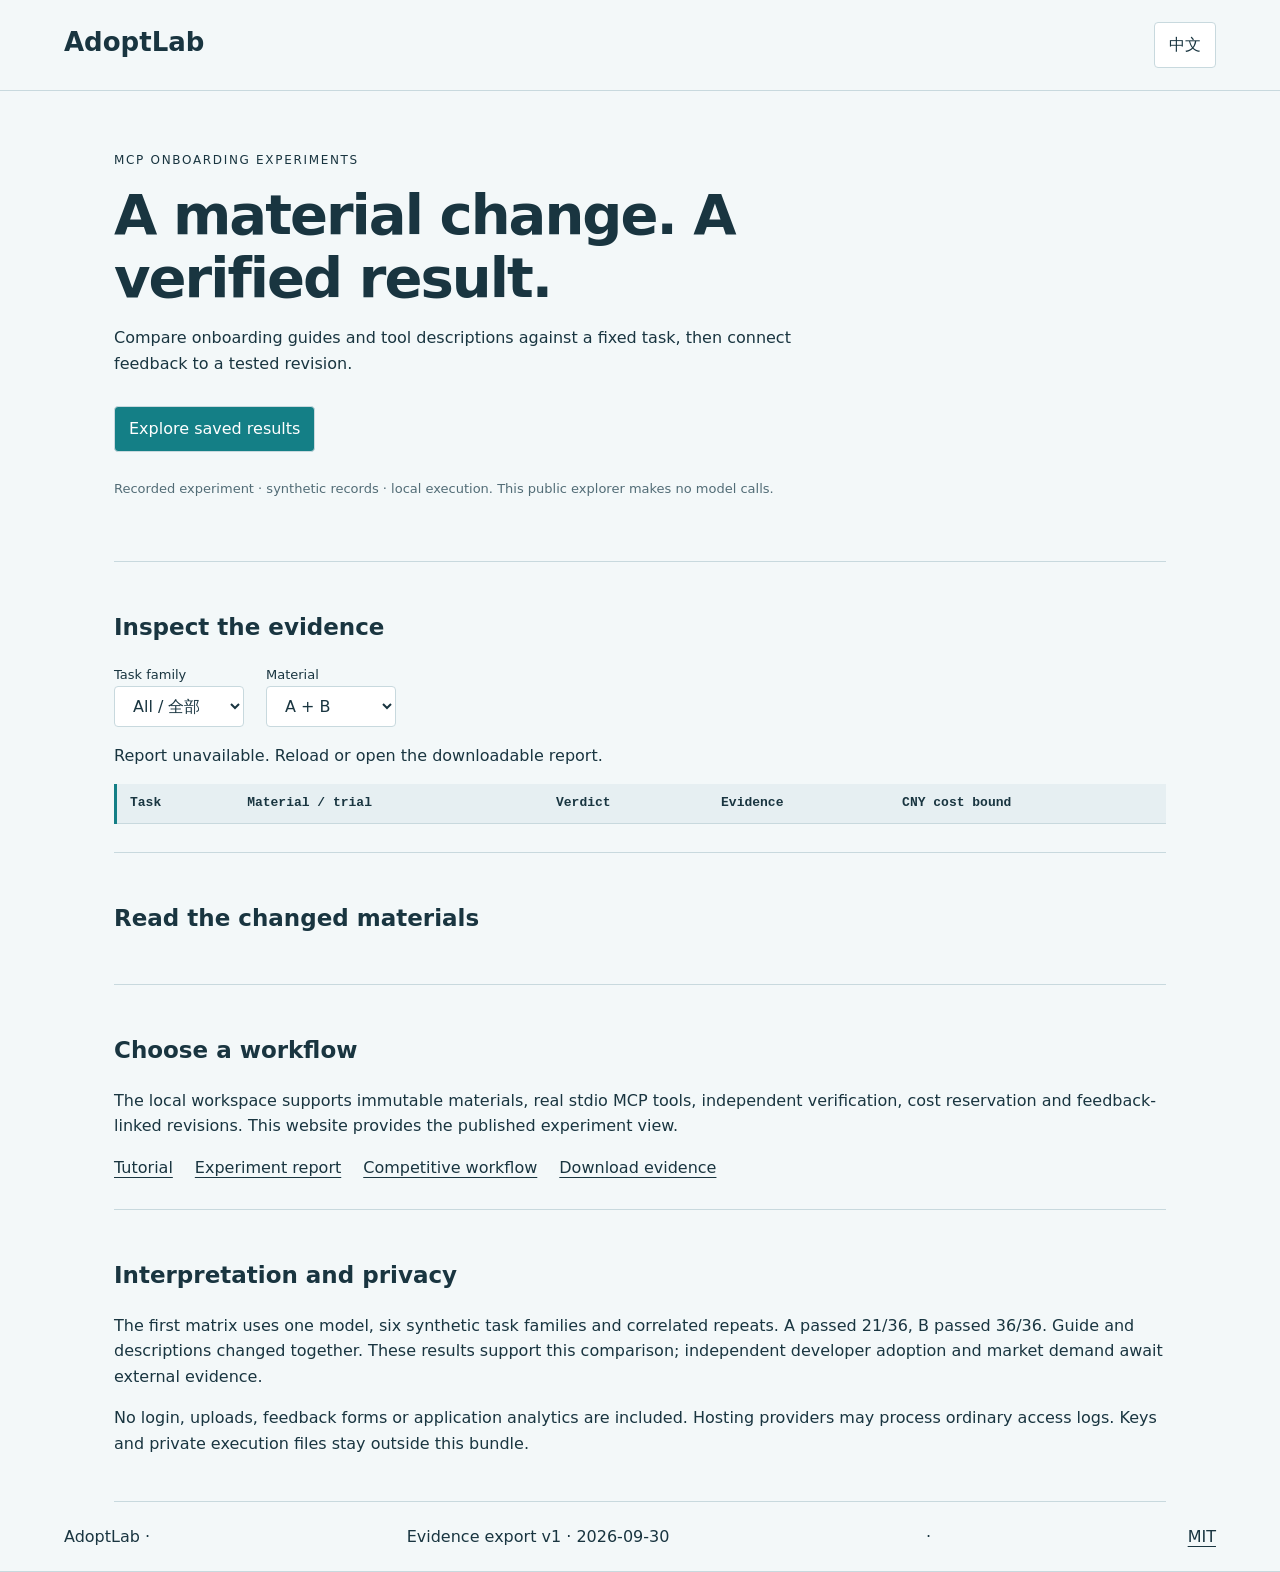
==== public-site/index.html @ 120dbddb "Improve cohort comparisons and onboarding guidance; prepare static publication" ====
<!doctype html>
<html lang="en"><head><meta charset="utf-8"><meta name="viewport" content="width=device-width,initial-scale=1"><meta name="description" content="Explore a recorded MCP onboarding experiment with independent acceptance and material version comparisons."><title>AdoptLab — Onboarding evidence</title><link rel="stylesheet" href="site.css"><script src="site.js" defer></script></head>
<body><header><a href="#" class="brand">AdoptLab</a><button id="language" aria-label="Switch language">中文</button></header><main>
<section class="intro"><p class="eyebrow" data-en="MCP ONBOARDING EXPERIMENTS" data-zh="MCP 接入材料实验">MCP ONBOARDING EXPERIMENTS</p><h1 data-en="A material change. A verified result." data-zh="用验收证据评估接入材料。">A material change. A verified result.</h1><p data-en="Compare onboarding guides and tool descriptions against a fixed task, then connect feedback to a tested revision." data-zh="固定任务与后端，比较指南和工具描述，再把反馈关联到经过复查的修订。">Compare onboarding guides and tool descriptions against a fixed task, then connect feedback to a tested revision.</p><a href="#explore" class="action" data-en="Explore saved results" data-zh="查看已记录结果">Explore saved results</a><p class="note" data-en="Recorded experiment · synthetic records · local execution. This public explorer makes no model calls." data-zh="已记录实验 · 合成样例 · 本地执行。本页面仅浏览保存的结果，不发起模型调用。">Recorded experiment · synthetic records · local execution. This public explorer makes no model calls.</p></section>
<section id="explore"><h2 data-en="Inspect the evidence" data-zh="查看实验依据">Inspect the evidence</h2><div class="filters"><label><span data-en="Task family" data-zh="任务族">Task family</span><select id="family"><option value="all">All / 全部</option></select></label><label><span data-en="Material" data-zh="材料">Material</span><select id="material"><option value="all">A + B</option><option>A</option><option>B</option></select></label></div><p id="summary" aria-live="polite"></p><div class="table-scroll"><table><thead><tr><th data-en="Task" data-zh="任务">Task</th><th data-en="Material / trial" data-zh="材料 / 次数">Material / trial</th><th data-en="Verdict" data-zh="判定">Verdict</th><th data-en="Evidence" data-zh="依据">Evidence</th><th data-en="CNY cost bound" data-zh="人民币费用上界">CNY cost bound</th></tr></thead><tbody id="cases"></tbody></table></div></section>
<section><h2 data-en="Read the changed materials" data-zh="审读材料差异">Read the changed materials</h2><div id="guides"></div></section>
<section><h2 data-en="Choose a workflow" data-zh="选择使用方式">Choose a workflow</h2><p data-en="The local workspace supports immutable materials, real stdio MCP tools, independent verification, cost reservation and feedback-linked revisions. This website provides the published experiment view." data-zh="本地工作台提供不可变材料、真实 stdio MCP、独立验收、费用预留与反馈修订。本网站提供实验浏览入口。">The local workspace supports immutable materials, real stdio MCP tools, independent verification, cost reservation and feedback-linked revisions. This website provides the published experiment view.</p><nav><a href="tutorial.md" data-en="Tutorial" data-zh="教程">Tutorial</a><a href="experiment-results.md" data-en="Experiment report" data-zh="实验报告">Experiment report</a><a href="competitive.md" data-en="Competitive workflow" data-zh="竞品流程">Competitive workflow</a><a href="report.json" download data-en="Download evidence" data-zh="下载证据">Download evidence</a></nav></section>
<section><h2 data-en="Interpretation and privacy" data-zh="解释范围与隐私">Interpretation and privacy</h2><p data-en="The first matrix uses one model, six synthetic task families and correlated repeats. A passed 21/36, B passed 36/36. Guide and descriptions changed together. These results support this comparison; independent developer adoption and market demand await external evidence." data-zh="首批矩阵使用一个模型、六类合成任务与相关重复试验。A 通过 21/36，B 通过 36/36；指南与工具描述一起改变。结果支持当前材料对比，独立开发者采用和市场需求需要外部证据。">The first matrix uses one model, six synthetic task families and correlated repeats. A passed 21/36, B passed 36/36. Guide and descriptions changed together. These results support this comparison; independent developer adoption and market demand await external evidence.</p><p data-en="No login, uploads, feedback forms or application analytics are included. Hosting providers may process ordinary access logs. Keys and private execution files stay outside this bundle." data-zh="页面不含登录、上传、反馈表单和应用埋点。托管平台可能处理常规访问日志。密钥与私有执行文件留在发布包之外。">No login, uploads, feedback forms or application analytics are included. Hosting providers may process ordinary access logs. Keys and private execution files stay outside this bundle.</p></section>
</main><footer>AdoptLab · <span data-en="Evidence export v1 · 2026-09-30" data-zh="证据出口 v1 · 2026-09-30">Evidence export v1 · 2026-09-30</span> · <a href="LICENSE.txt">MIT</a></footer></body></html>
---- public-site/site.css ----
:root{--ink:#193540;--accent:#147f86;--muted:#526c76;--line:#c8d9de;--paper:#f3f8f9;--error:#a13d3d}*{box-sizing:border-box}html{scroll-behavior:smooth}body{margin:0;background:var(--paper);color:var(--ink);font:16px/1.6 system-ui,"Segoe UI",sans-serif}header,footer{display:flex;justify-content:space-between;padding:22px 5vw;border-bottom:1px solid var(--line)}main{max-width:1180px;margin:auto;padding:0 5vw}.brand{font-size:26px;font-weight:800;text-decoration:none}a{color:var(--ink);text-underline-offset:4px}.intro{padding:48px 0}section{padding:28px 0;border-bottom:1px solid var(--line)}h1{font-size:clamp(34px,5vw,56px);line-height:1.12;letter-spacing:-.035em;max-width:780px;margin:14px 0}h2{font-size:23px}.intro>p{max-width:730px}.eyebrow{font-size:12px;letter-spacing:.14em}.note{font-size:13px;color:var(--muted)}button,select,.action{font:inherit;padding:9px 14px;border:1px solid var(--line);border-radius:4px;background:white;color:var(--ink)}.action{display:inline-block;text-decoration:none;background:var(--accent);color:white;margin:14px 0}button{cursor:pointer}.filters{display:flex;gap:22px}label span{display:block;font-size:13px}select{min-width:130px}.table-scroll{overflow:auto;max-height:420px;border-left:3px solid var(--accent)}table{border-collapse:collapse;width:100%;font:13px/1.6 Consolas,monospace}th,td{text-align:left;padding:9px 13px;border-bottom:1px solid var(--line);white-space:nowrap}th{background:#e6eff2;position:sticky;top:0}tr[data-passed="false"]{color:var(--error)}details{padding:12px 0;border-top:1px solid var(--line)}summary{cursor:pointer;font-weight:650}nav{display:flex;gap:22px;flex-wrap:wrap}*:focus-visible{outline:3px solid var(--accent);outline-offset:4px}@media(max-width:600px){.intro{padding:28px 0}.filters{flex-wrap:wrap}header,footer{padding:18px 5vw}h1{font-size:36px}}@media(prefers-reduced-motion:reduce){html{scroll-behavior:auto}}
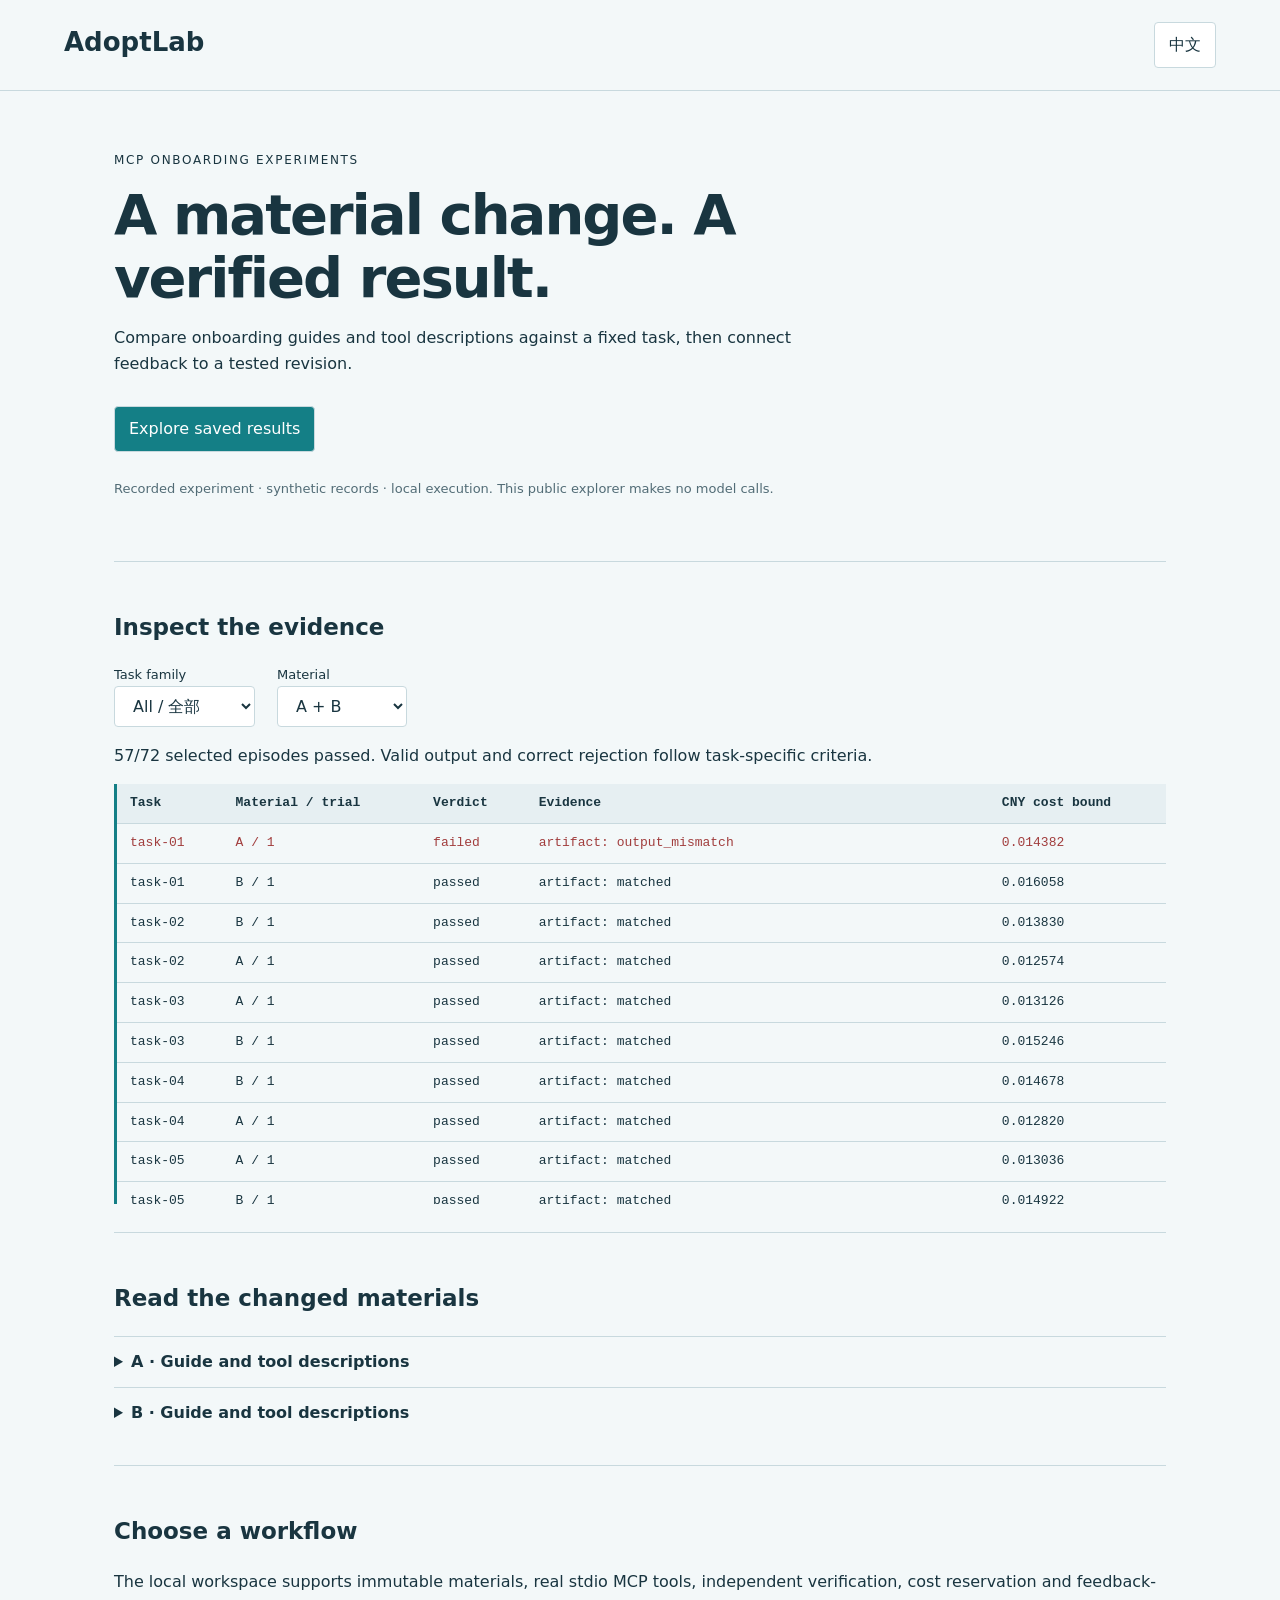
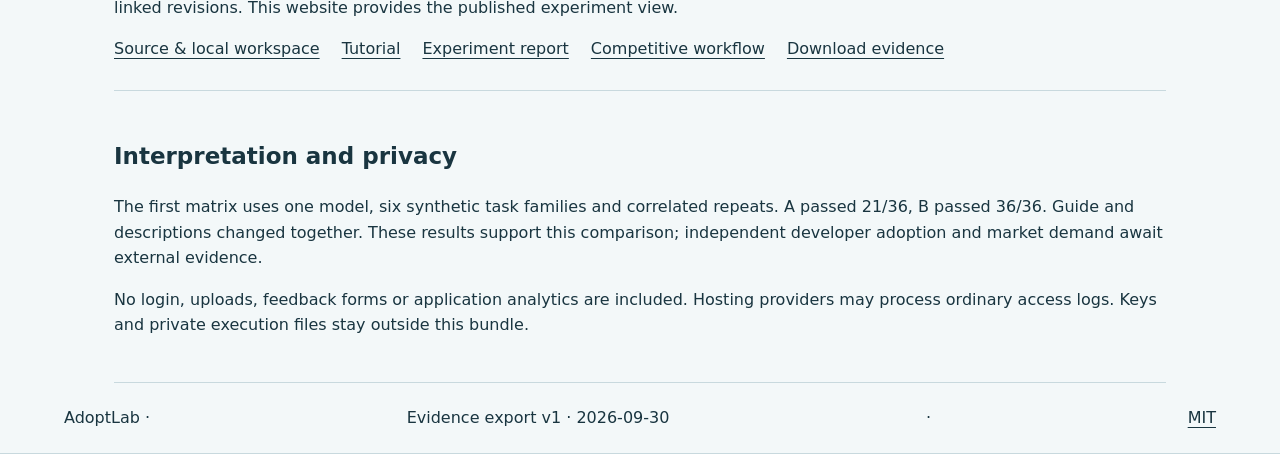
==== commit 9d924302: "Publish site links and document dependency-free Pages builds" ====
--- a/public-site/index.html
+++ b/public-site/index.html
@@ -4,6 +4,6 @@
 <section class="intro"><p class="eyebrow" data-en="MCP ONBOARDING EXPERIMENTS" data-zh="MCP 接入材料实验">MCP ONBOARDING EXPERIMENTS</p><h1 data-en="A material change. A verified result." data-zh="用验收证据评估接入材料。">A material change. A verified result.</h1><p data-en="Compare onboarding guides and tool descriptions against a fixed task, then connect feedback to a tested revision." data-zh="固定任务与后端，比较指南和工具描述，再把反馈关联到经过复查的修订。">Compare onboarding guides and tool descriptions against a fixed task, then connect feedback to a tested revision.</p><a href="#explore" class="action" data-en="Explore saved results" data-zh="查看已记录结果">Explore saved results</a><p class="note" data-en="Recorded experiment · synthetic records · local execution. This public explorer makes no model calls." data-zh="已记录实验 · 合成样例 · 本地执行。本页面仅浏览保存的结果，不发起模型调用。">Recorded experiment · synthetic records · local execution. This public explorer makes no model calls.</p></section>
 <section id="explore"><h2 data-en="Inspect the evidence" data-zh="查看实验依据">Inspect the evidence</h2><div class="filters"><label><span data-en="Task family" data-zh="任务族">Task family</span><select id="family"><option value="all">All / 全部</option></select></label><label><span data-en="Material" data-zh="材料">Material</span><select id="material"><option value="all">A + B</option><option>A</option><option>B</option></select></label></div><p id="summary" aria-live="polite"></p><div class="table-scroll"><table><thead><tr><th data-en="Task" data-zh="任务">Task</th><th data-en="Material / trial" data-zh="材料 / 次数">Material / trial</th><th data-en="Verdict" data-zh="判定">Verdict</th><th data-en="Evidence" data-zh="依据">Evidence</th><th data-en="CNY cost bound" data-zh="人民币费用上界">CNY cost bound</th></tr></thead><tbody id="cases"></tbody></table></div></section>
 <section><h2 data-en="Read the changed materials" data-zh="审读材料差异">Read the changed materials</h2><div id="guides"></div></section>
-<section><h2 data-en="Choose a workflow" data-zh="选择使用方式">Choose a workflow</h2><p data-en="The local workspace supports immutable materials, real stdio MCP tools, independent verification, cost reservation and feedback-linked revisions. This website provides the published experiment view." data-zh="本地工作台提供不可变材料、真实 stdio MCP、独立验收、费用预留与反馈修订。本网站提供实验浏览入口。">The local workspace supports immutable materials, real stdio MCP tools, independent verification, cost reservation and feedback-linked revisions. This website provides the published experiment view.</p><nav><a href="tutorial.md" data-en="Tutorial" data-zh="教程">Tutorial</a><a href="experiment-results.md" data-en="Experiment report" data-zh="实验报告">Experiment report</a><a href="competitive.md" data-en="Competitive workflow" data-zh="竞品流程">Competitive workflow</a><a href="report.json" download data-en="Download evidence" data-zh="下载证据">Download evidence</a></nav></section>
+<section><h2 data-en="Choose a workflow" data-zh="选择使用方式">Choose a workflow</h2><p data-en="The local workspace supports immutable materials, real stdio MCP tools, independent verification, cost reservation and feedback-linked revisions. This website provides the published experiment view." data-zh="本地工作台提供不可变材料、真实 stdio MCP、独立验收、费用预留与反馈修订。本网站提供实验浏览入口。">The local workspace supports immutable materials, real stdio MCP tools, independent verification, cost reservation and feedback-linked revisions. This website provides the published experiment view.</p><nav><a href="https://github.com/Oscar-Williams/adoptlab" data-en="Source & local workspace" data-zh="源码与本地工作台">Source & local workspace</a><a href="tutorial.md" data-en="Tutorial" data-zh="教程">Tutorial</a><a href="experiment-results.md" data-en="Experiment report" data-zh="实验报告">Experiment report</a><a href="competitive.md" data-en="Competitive workflow" data-zh="竞品流程">Competitive workflow</a><a href="report.json" download data-en="Download evidence" data-zh="下载证据">Download evidence</a></nav></section>
 <section><h2 data-en="Interpretation and privacy" data-zh="解释范围与隐私">Interpretation and privacy</h2><p data-en="The first matrix uses one model, six synthetic task families and correlated repeats. A passed 21/36, B passed 36/36. Guide and descriptions changed together. These results support this comparison; independent developer adoption and market demand await external evidence." data-zh="首批矩阵使用一个模型、六类合成任务与相关重复试验。A 通过 21/36，B 通过 36/36；指南与工具描述一起改变。结果支持当前材料对比，独立开发者采用和市场需求需要外部证据。">The first matrix uses one model, six synthetic task families and correlated repeats. A passed 21/36, B passed 36/36. Guide and descriptions changed together. These results support this comparison; independent developer adoption and market demand await external evidence.</p><p data-en="No login, uploads, feedback forms or application analytics are included. Hosting providers may process ordinary access logs. Keys and private execution files stay outside this bundle." data-zh="页面不含登录、上传、反馈表单和应用埋点。托管平台可能处理常规访问日志。密钥与私有执行文件留在发布包之外。">No login, uploads, feedback forms or application analytics are included. Hosting providers may process ordinary access logs. Keys and private execution files stay outside this bundle.</p></section>
 </main><footer>AdoptLab · <span data-en="Evidence export v1 · 2026-09-30" data-zh="证据出口 v1 · 2026-09-30">Evidence export v1 · 2026-09-30</span> · <a href="LICENSE.txt">MIT</a></footer></body></html>
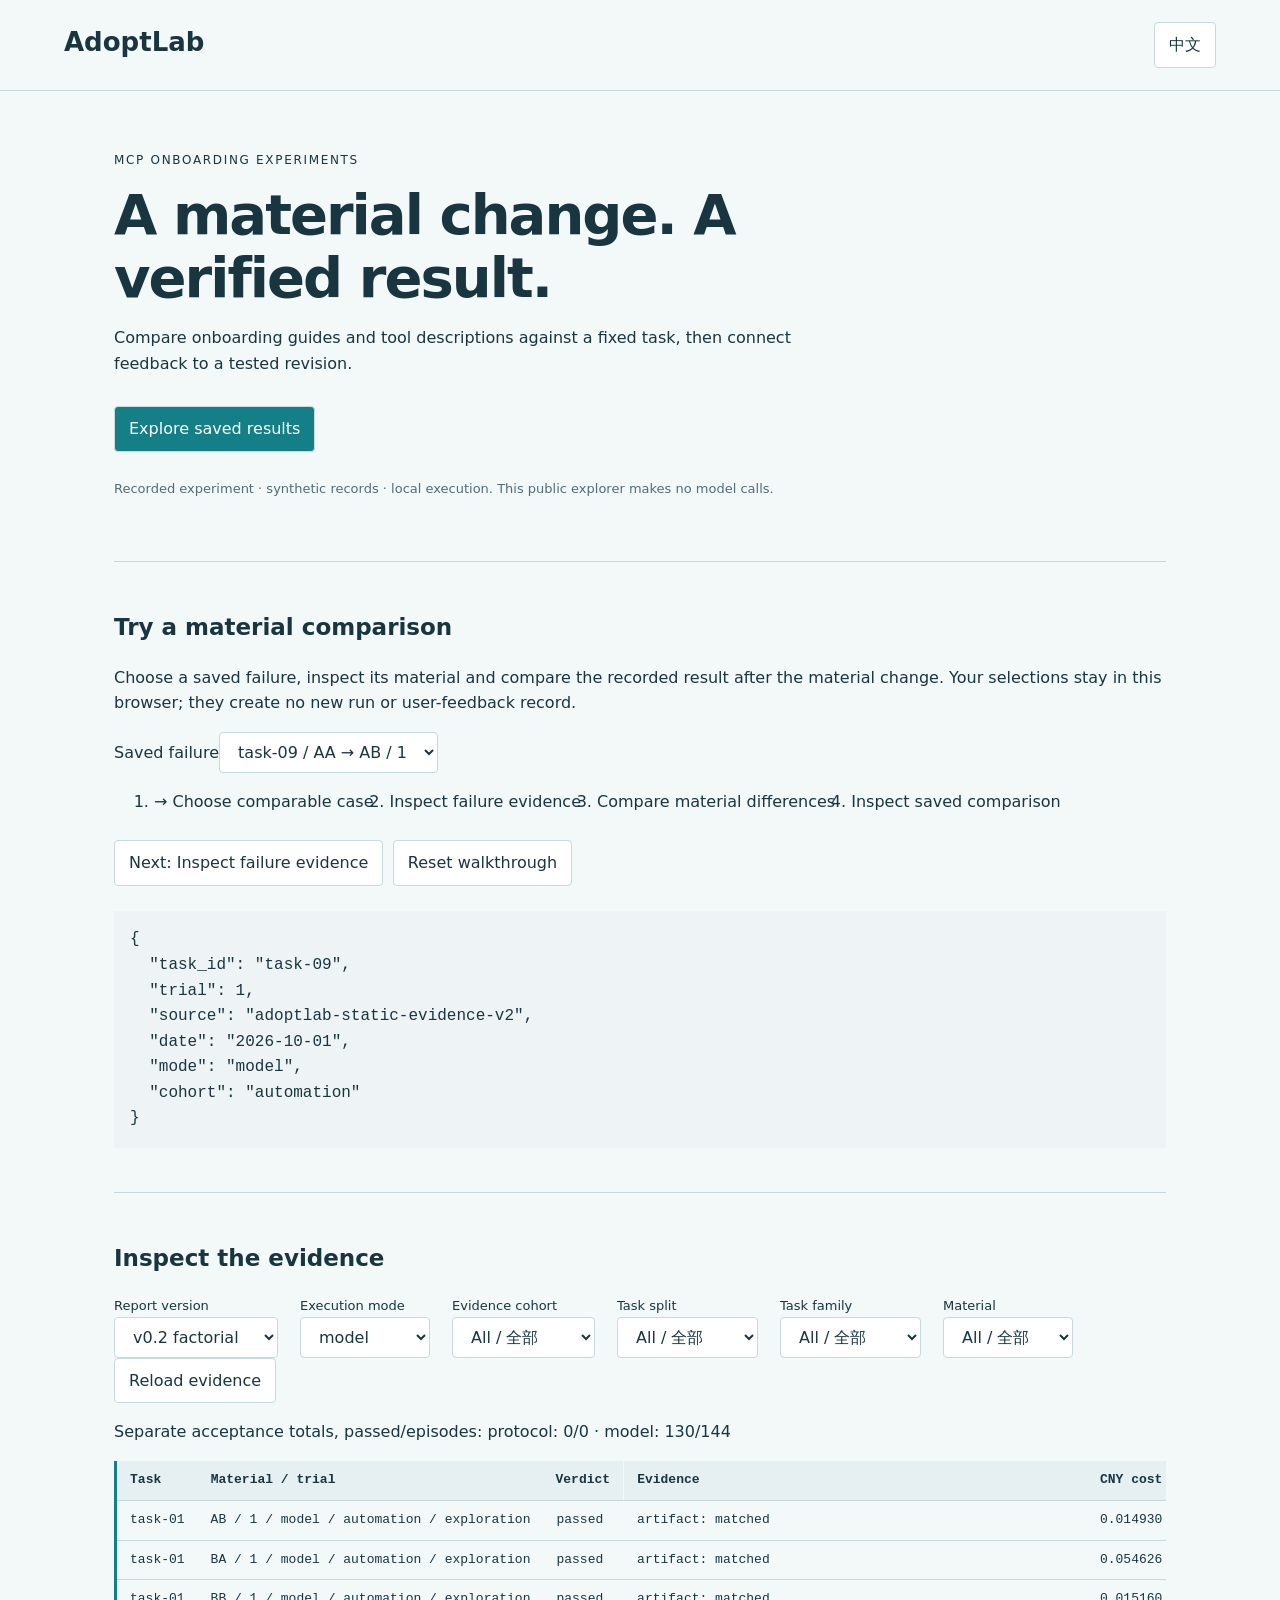
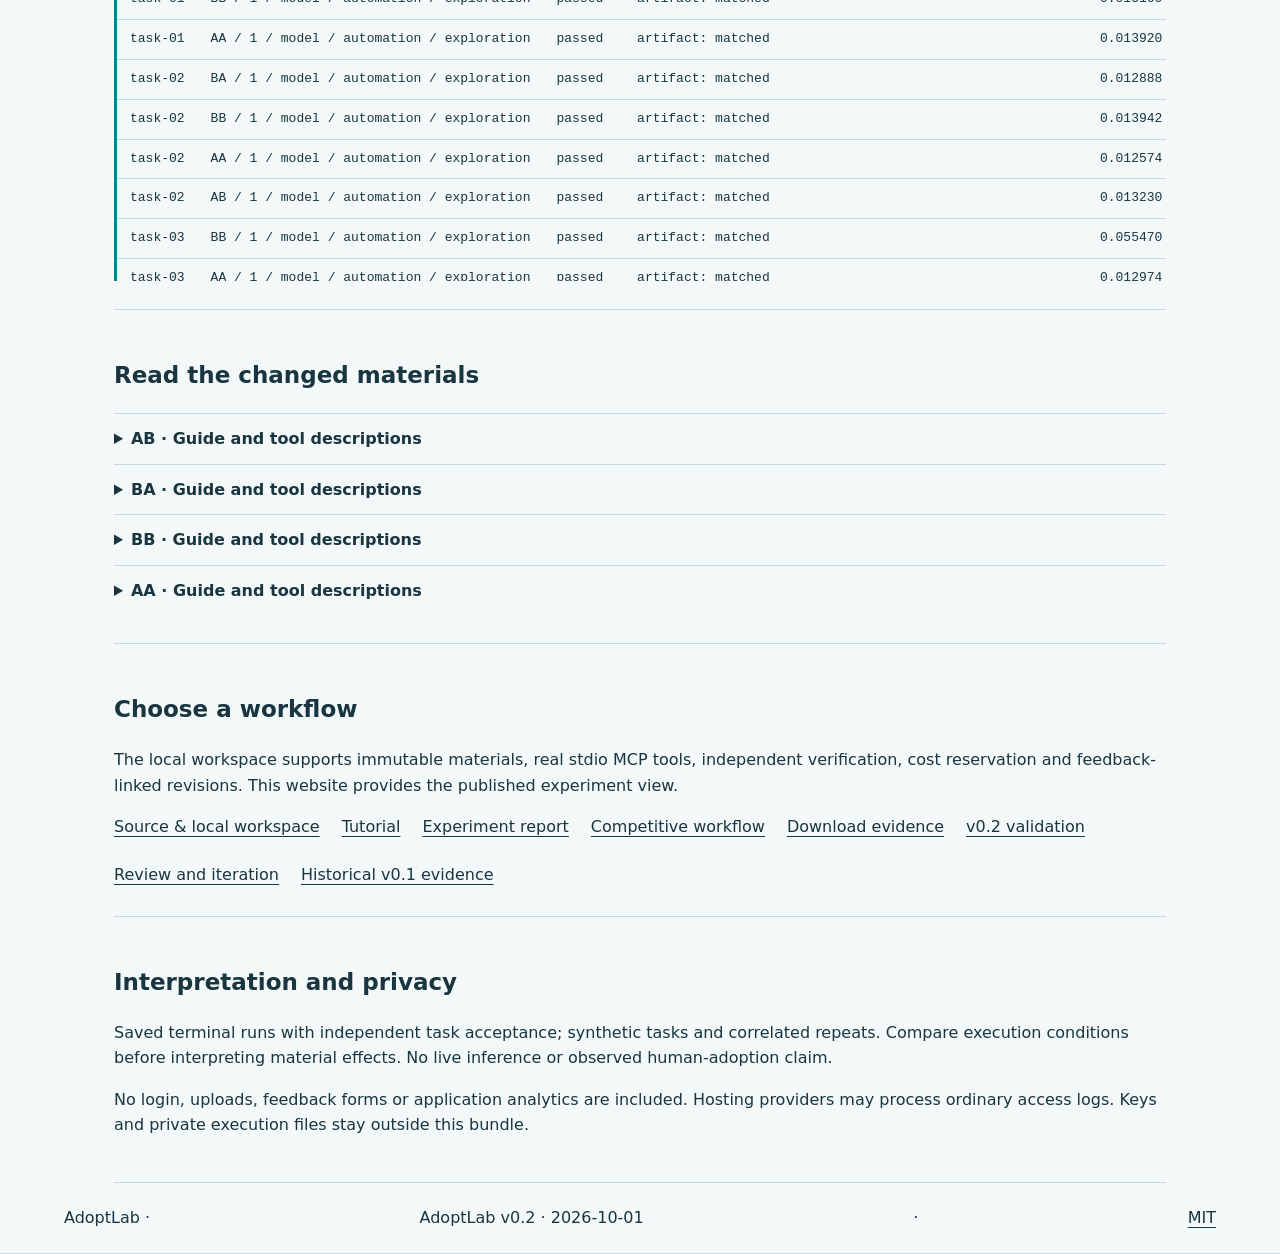
==== commit 65c7c743: "Release v0.2 MCP task packages, verified revisions and factorial evidence" ====
--- a/public-site/index.html
+++ b/public-site/index.html
@@ -2,8 +2,8 @@
 <html lang="en"><head><meta charset="utf-8"><meta name="viewport" content="width=device-width,initial-scale=1"><meta name="description" content="Explore a recorded MCP onboarding experiment with independent acceptance and material version comparisons."><title>AdoptLab — Onboarding evidence</title><link rel="stylesheet" href="site.css"><script src="site.js" defer></script></head>
 <body><header><a href="#" class="brand">AdoptLab</a><button id="language" aria-label="Switch language">中文</button></header><main>
 <section class="intro"><p class="eyebrow" data-en="MCP ONBOARDING EXPERIMENTS" data-zh="MCP 接入材料实验">MCP ONBOARDING EXPERIMENTS</p><h1 data-en="A material change. A verified result." data-zh="用验收证据评估接入材料。">A material change. A verified result.</h1><p data-en="Compare onboarding guides and tool descriptions against a fixed task, then connect feedback to a tested revision." data-zh="固定任务与后端，比较指南和工具描述，再把反馈关联到经过复查的修订。">Compare onboarding guides and tool descriptions against a fixed task, then connect feedback to a tested revision.</p><a href="#explore" class="action" data-en="Explore saved results" data-zh="查看已记录结果">Explore saved results</a><p class="note" data-en="Recorded experiment · synthetic records · local execution. This public explorer makes no model calls." data-zh="已记录实验 · 合成样例 · 本地执行。本页面仅浏览保存的结果，不发起模型调用。">Recorded experiment · synthetic records · local execution. This public explorer makes no model calls.</p></section>
-<section id="explore"><h2 data-en="Inspect the evidence" data-zh="查看实验依据">Inspect the evidence</h2><div class="filters"><label><span data-en="Task family" data-zh="任务族">Task family</span><select id="family"><option value="all">All / 全部</option></select></label><label><span data-en="Material" data-zh="材料">Material</span><select id="material"><option value="all">A + B</option><option>A</option><option>B</option></select></label></div><p id="summary" aria-live="polite"></p><div class="table-scroll"><table><thead><tr><th data-en="Task" data-zh="任务">Task</th><th data-en="Material / trial" data-zh="材料 / 次数">Material / trial</th><th data-en="Verdict" data-zh="判定">Verdict</th><th data-en="Evidence" data-zh="依据">Evidence</th><th data-en="CNY cost bound" data-zh="人民币费用上界">CNY cost bound</th></tr></thead><tbody id="cases"></tbody></table></div></section>
+<section id="walkthrough"><h2 data-en="Try a material comparison" data-zh="体验材料对照">Try a material comparison</h2><p data-en="Choose a saved failure, inspect its material and compare the recorded result after the material change. Your selections stay in this browser; they create no new run or user-feedback record." data-zh="选择已保存的失败，查看材料，再比较改动后的实测结果。选择仅保留在浏览器，不创建新执行或用户反馈记录。">Choose a saved failure, inspect its material and compare the recorded result after the material change. Your selections stay in this browser; they create no new run or user-feedback record.</p><label for="demo-case" data-en="Saved failure" data-zh="已保存的失败">Saved failure</label><select id="demo-case"></select><ol id="demo-steps"></ol><button id="demo-next" data-en="Next: inspect evidence" data-zh="下一步：查看证据">Next: inspect evidence</button><button id="demo-reset" data-en="Reset walkthrough" data-zh="重置体验">Reset walkthrough</button><pre id="demo-evidence" tabindex="0" aria-live="polite"></pre></section><section id="explore"><h2 data-en="Inspect the evidence" data-zh="查看实验依据">Inspect the evidence</h2><div class="filters"><label><span data-en="Report version" data-zh="报告版本">Report version</span><select id="version"><option value="report.json">v0.2 factorial</option><option value="report-v1.json">v0.1 historical</option></select></label><label><span data-en="Execution mode" data-zh="执行类型">Execution mode</span><select id="mode"></select></label><label><span data-en="Evidence cohort" data-zh="证据分组">Evidence cohort</span><select id="cohort"></select></label><label><span data-en="Task split" data-zh="任务划分">Task split</span><select id="split"></select></label><label><span data-en="Task family" data-zh="任务族">Task family</span><select id="family"><option value="all">All / 全部</option></select></label><label><span data-en="Material" data-zh="材料">Material</span><select id="material"><option value="all">A + B</option><option>A</option><option>B</option></select></label></div><button id="retry-report" data-en="Reload evidence" data-zh="重新加载证据">Reload evidence</button><p id="summary" aria-live="polite"></p><div class="table-scroll"><table><thead><tr><th data-en="Task" data-zh="任务">Task</th><th data-en="Material / trial" data-zh="材料 / 次数">Material / trial</th><th data-en="Verdict" data-zh="判定">Verdict</th><th data-en="Evidence" data-zh="依据">Evidence</th><th data-en="CNY cost bound" data-zh="人民币费用上界">CNY cost bound</th></tr></thead><tbody id="cases"></tbody></table></div></section>
 <section><h2 data-en="Read the changed materials" data-zh="审读材料差异">Read the changed materials</h2><div id="guides"></div></section>
-<section><h2 data-en="Choose a workflow" data-zh="选择使用方式">Choose a workflow</h2><p data-en="The local workspace supports immutable materials, real stdio MCP tools, independent verification, cost reservation and feedback-linked revisions. This website provides the published experiment view." data-zh="本地工作台提供不可变材料、真实 stdio MCP、独立验收、费用预留与反馈修订。本网站提供实验浏览入口。">The local workspace supports immutable materials, real stdio MCP tools, independent verification, cost reservation and feedback-linked revisions. This website provides the published experiment view.</p><nav><a href="https://github.com/Oscar-Williams/adoptlab" data-en="Source & local workspace" data-zh="源码与本地工作台">Source & local workspace</a><a href="tutorial.md" data-en="Tutorial" data-zh="教程">Tutorial</a><a href="experiment-results.md" data-en="Experiment report" data-zh="实验报告">Experiment report</a><a href="competitive.md" data-en="Competitive workflow" data-zh="竞品流程">Competitive workflow</a><a href="report.json" download data-en="Download evidence" data-zh="下载证据">Download evidence</a></nav></section>
-<section><h2 data-en="Interpretation and privacy" data-zh="解释范围与隐私">Interpretation and privacy</h2><p data-en="The first matrix uses one model, six synthetic task families and correlated repeats. A passed 21/36, B passed 36/36. Guide and descriptions changed together. These results support this comparison; independent developer adoption and market demand await external evidence." data-zh="首批矩阵使用一个模型、六类合成任务与相关重复试验。A 通过 21/36，B 通过 36/36；指南与工具描述一起改变。结果支持当前材料对比，独立开发者采用和市场需求需要外部证据。">The first matrix uses one model, six synthetic task families and correlated repeats. A passed 21/36, B passed 36/36. Guide and descriptions changed together. These results support this comparison; independent developer adoption and market demand await external evidence.</p><p data-en="No login, uploads, feedback forms or application analytics are included. Hosting providers may process ordinary access logs. Keys and private execution files stay outside this bundle." data-zh="页面不含登录、上传、反馈表单和应用埋点。托管平台可能处理常规访问日志。密钥与私有执行文件留在发布包之外。">No login, uploads, feedback forms or application analytics are included. Hosting providers may process ordinary access logs. Keys and private execution files stay outside this bundle.</p></section>
-</main><footer>AdoptLab · <span data-en="Evidence export v1 · 2026-09-30" data-zh="证据出口 v1 · 2026-09-30">Evidence export v1 · 2026-09-30</span> · <a href="LICENSE.txt">MIT</a></footer></body></html>
+<section><h2 data-en="Choose a workflow" data-zh="选择使用方式">Choose a workflow</h2><p data-en="The local workspace supports immutable materials, real stdio MCP tools, independent verification, cost reservation and feedback-linked revisions. This website provides the published experiment view." data-zh="本地工作台提供不可变材料、真实 stdio MCP、独立验收、费用预留与反馈修订。本网站提供实验浏览入口。">The local workspace supports immutable materials, real stdio MCP tools, independent verification, cost reservation and feedback-linked revisions. This website provides the published experiment view.</p><nav><a href="https://github.com/Oscar-Williams/adoptlab" data-en="Source & local workspace" data-zh="源码与本地工作台">Source & local workspace</a><a href="tutorial.md" data-en="Tutorial" data-zh="教程">Tutorial</a><a href="experiment-results.md" data-en="Experiment report" data-zh="实验报告">Experiment report</a><a href="competitive.md" data-en="Competitive workflow" data-zh="竞品流程">Competitive workflow</a><a href="report.json" download data-en="Download evidence" data-zh="下载证据">Download evidence</a><a href="v02-validation.md" data-en="v0.2 validation" data-zh="v0.2 验证">v0.2 validation</a><a href="review-results.md" data-en="Review and iteration" data-zh="评审与迭代">Review and iteration</a><a href="report-v1.json" download data-en="Historical v0.1 evidence" data-zh="v0.1 历史证据">Historical v0.1 evidence</a></nav></section>
+<section><h2 data-en="Interpretation and privacy" data-zh="解释范围与隐私">Interpretation and privacy</h2><p id="report-limits">Synthetic task evidence; correlated repeats and a small task catalog limit interpretation. Observed human participants: 0.</p><p data-en="No login, uploads, feedback forms or application analytics are included. Hosting providers may process ordinary access logs. Keys and private execution files stay outside this bundle." data-zh="页面不含登录、上传、反馈表单和应用埋点。托管平台可能处理常规访问日志。密钥与私有执行文件留在发布包之外。">No login, uploads, feedback forms or application analytics are included. Hosting providers may process ordinary access logs. Keys and private execution files stay outside this bundle.</p></section>
+</main><footer>AdoptLab · <span data-en="AdoptLab v0.2 · 2026-10-01" data-zh="AdoptLab v0.2 · 2026-10-01">AdoptLab v0.2 · 2026-10-01</span> · <a href="LICENSE.txt">MIT</a></footer></body></html>
--- a/public-site/site.css
+++ b/public-site/site.css
@@ -1 +1,3 @@
 :root{--ink:#193540;--accent:#147f86;--muted:#526c76;--line:#c8d9de;--paper:#f3f8f9;--error:#a13d3d}*{box-sizing:border-box}html{scroll-behavior:smooth}body{margin:0;background:var(--paper);color:var(--ink);font:16px/1.6 system-ui,"Segoe UI",sans-serif}header,footer{display:flex;justify-content:space-between;padding:22px 5vw;border-bottom:1px solid var(--line)}main{max-width:1180px;margin:auto;padding:0 5vw}.brand{font-size:26px;font-weight:800;text-decoration:none}a{color:var(--ink);text-underline-offset:4px}.intro{padding:48px 0}section{padding:28px 0;border-bottom:1px solid var(--line)}h1{font-size:clamp(34px,5vw,56px);line-height:1.12;letter-spacing:-.035em;max-width:780px;margin:14px 0}h2{font-size:23px}.intro>p{max-width:730px}.eyebrow{font-size:12px;letter-spacing:.14em}.note{font-size:13px;color:var(--muted)}button,select,.action{font:inherit;padding:9px 14px;border:1px solid var(--line);border-radius:4px;background:white;color:var(--ink)}.action{display:inline-block;text-decoration:none;background:var(--accent);color:white;margin:14px 0}button{cursor:pointer}.filters{display:flex;gap:22px}label span{display:block;font-size:13px}select{min-width:130px}.table-scroll{overflow:auto;max-height:420px;border-left:3px solid var(--accent)}table{border-collapse:collapse;width:100%;font:13px/1.6 Consolas,monospace}th,td{text-align:left;padding:9px 13px;border-bottom:1px solid var(--line);white-space:nowrap}th{background:#e6eff2;position:sticky;top:0}tr[data-passed="false"]{color:var(--error)}details{padding:12px 0;border-top:1px solid var(--line)}summary{cursor:pointer;font-weight:650}nav{display:flex;gap:22px;flex-wrap:wrap}*:focus-visible{outline:3px solid var(--accent);outline-offset:4px}@media(max-width:600px){.intro{padding:28px 0}.filters{flex-wrap:wrap}header,footer{padding:18px 5vw}h1{font-size:36px}}@media(prefers-reduced-motion:reduce){html{scroll-behavior:auto}}
+pre{white-space:pre-wrap;overflow:auto;overflow-wrap:anywhere;max-width:100%}#demo-steps{display:flex;gap:1rem;flex-wrap:wrap}#demo-evidence{padding:1rem;background:#eef3f5}#walkthrough button{margin:.6rem .6rem .6rem 0}
+.filters{flex-wrap:wrap}
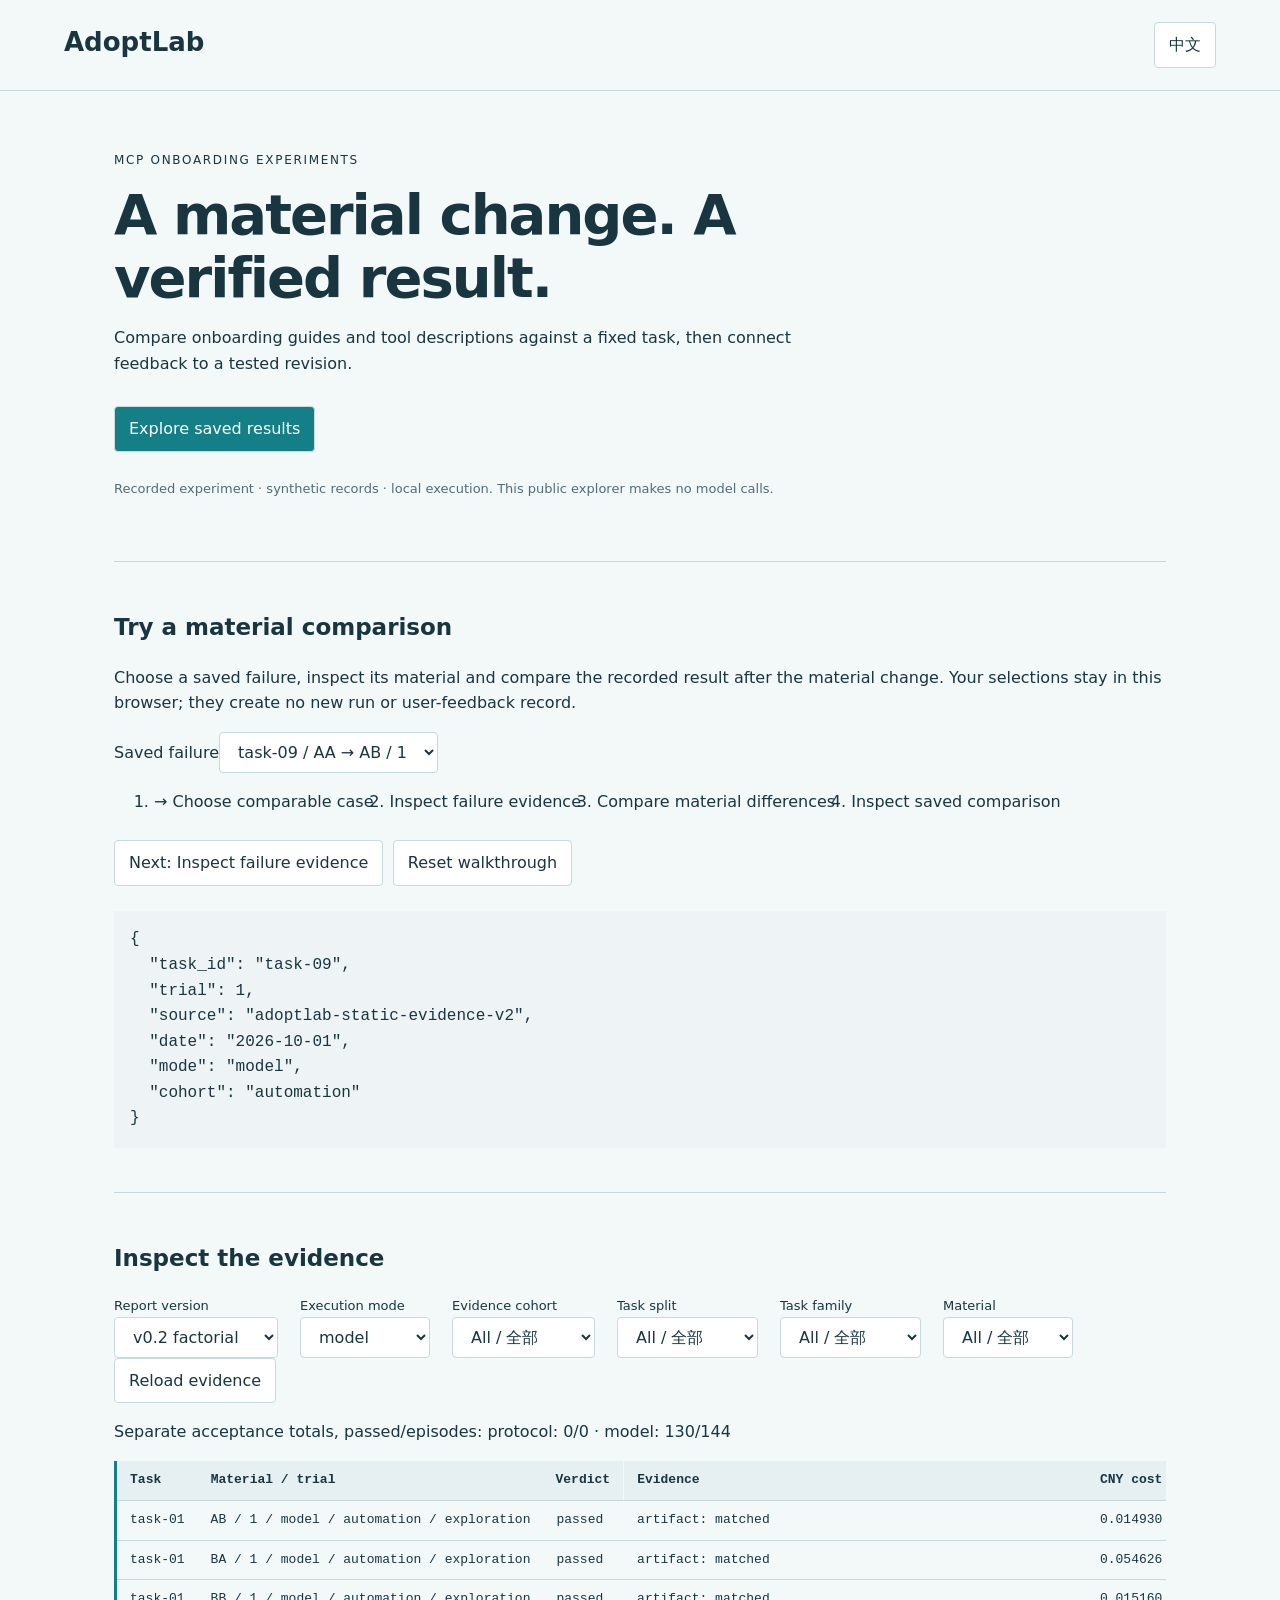
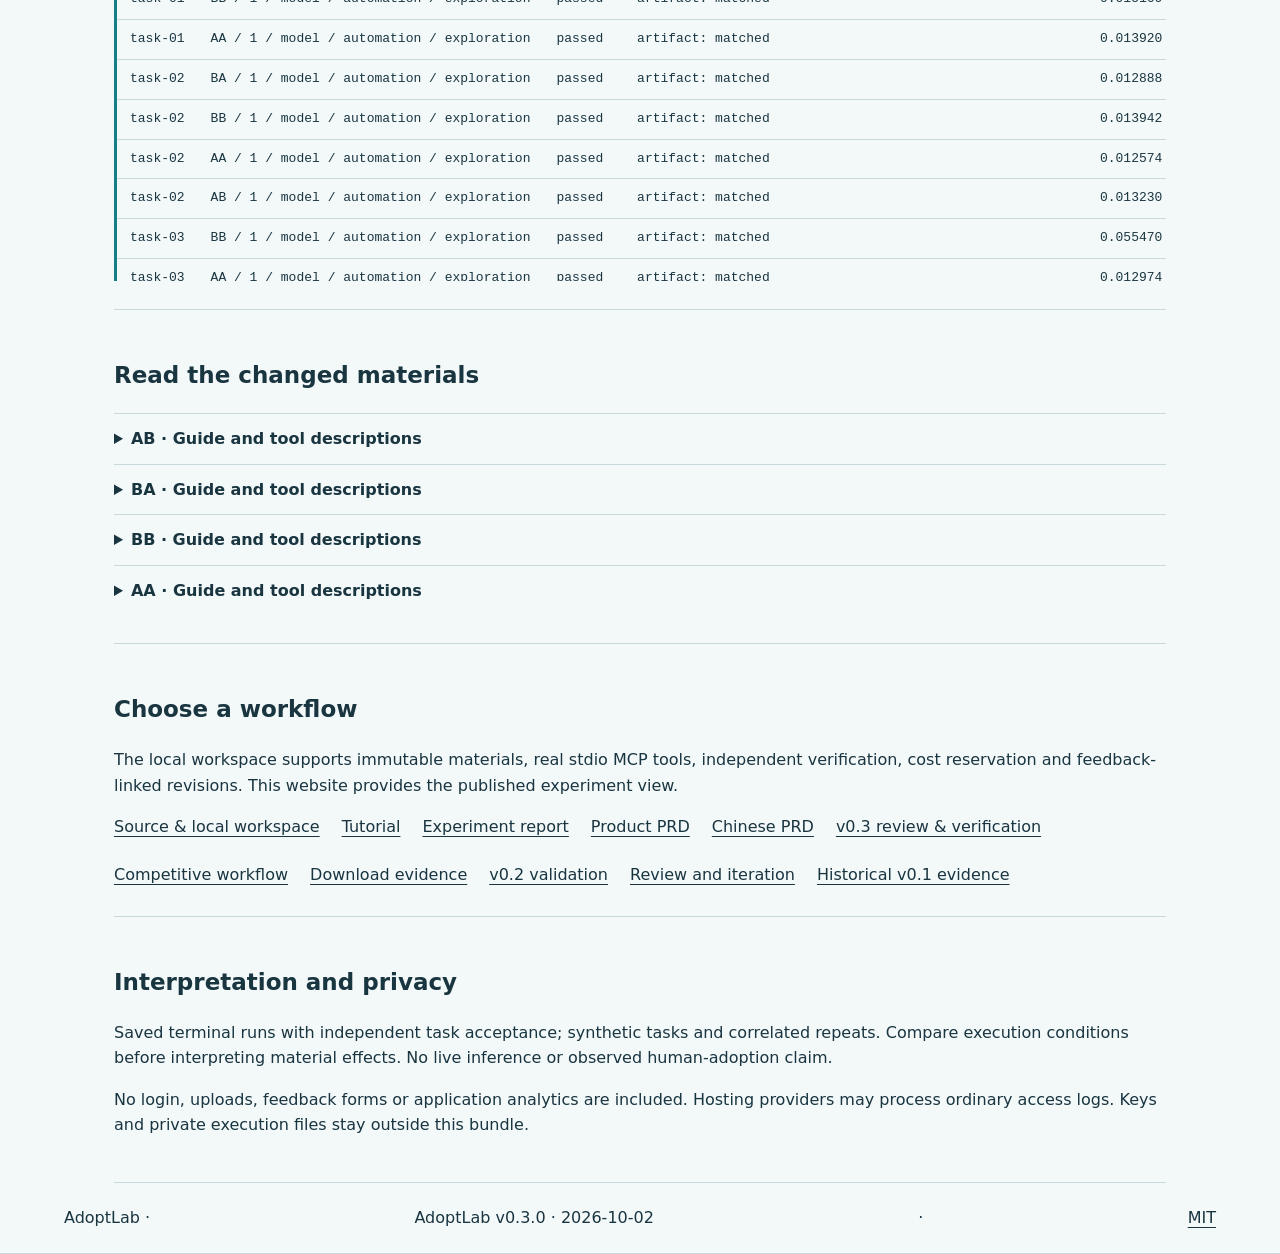
==== commit f5c610bb: "Add verified first-task onboarding and product revision evidence" ====
--- a/public-site/index.html
+++ b/public-site/index.html
@@ -4,6 +4,6 @@
 <section class="intro"><p class="eyebrow" data-en="MCP ONBOARDING EXPERIMENTS" data-zh="MCP 接入材料实验">MCP ONBOARDING EXPERIMENTS</p><h1 data-en="A material change. A verified result." data-zh="用验收证据评估接入材料。">A material change. A verified result.</h1><p data-en="Compare onboarding guides and tool descriptions against a fixed task, then connect feedback to a tested revision." data-zh="固定任务与后端，比较指南和工具描述，再把反馈关联到经过复查的修订。">Compare onboarding guides and tool descriptions against a fixed task, then connect feedback to a tested revision.</p><a href="#explore" class="action" data-en="Explore saved results" data-zh="查看已记录结果">Explore saved results</a><p class="note" data-en="Recorded experiment · synthetic records · local execution. This public explorer makes no model calls." data-zh="已记录实验 · 合成样例 · 本地执行。本页面仅浏览保存的结果，不发起模型调用。">Recorded experiment · synthetic records · local execution. This public explorer makes no model calls.</p></section>
 <section id="walkthrough"><h2 data-en="Try a material comparison" data-zh="体验材料对照">Try a material comparison</h2><p data-en="Choose a saved failure, inspect its material and compare the recorded result after the material change. Your selections stay in this browser; they create no new run or user-feedback record." data-zh="选择已保存的失败，查看材料，再比较改动后的实测结果。选择仅保留在浏览器，不创建新执行或用户反馈记录。">Choose a saved failure, inspect its material and compare the recorded result after the material change. Your selections stay in this browser; they create no new run or user-feedback record.</p><label for="demo-case" data-en="Saved failure" data-zh="已保存的失败">Saved failure</label><select id="demo-case"></select><ol id="demo-steps"></ol><button id="demo-next" data-en="Next: inspect evidence" data-zh="下一步：查看证据">Next: inspect evidence</button><button id="demo-reset" data-en="Reset walkthrough" data-zh="重置体验">Reset walkthrough</button><pre id="demo-evidence" tabindex="0" aria-live="polite"></pre></section><section id="explore"><h2 data-en="Inspect the evidence" data-zh="查看实验依据">Inspect the evidence</h2><div class="filters"><label><span data-en="Report version" data-zh="报告版本">Report version</span><select id="version"><option value="report.json">v0.2 factorial</option><option value="report-v1.json">v0.1 historical</option></select></label><label><span data-en="Execution mode" data-zh="执行类型">Execution mode</span><select id="mode"></select></label><label><span data-en="Evidence cohort" data-zh="证据分组">Evidence cohort</span><select id="cohort"></select></label><label><span data-en="Task split" data-zh="任务划分">Task split</span><select id="split"></select></label><label><span data-en="Task family" data-zh="任务族">Task family</span><select id="family"><option value="all">All / 全部</option></select></label><label><span data-en="Material" data-zh="材料">Material</span><select id="material"><option value="all">A + B</option><option>A</option><option>B</option></select></label></div><button id="retry-report" data-en="Reload evidence" data-zh="重新加载证据">Reload evidence</button><p id="summary" aria-live="polite"></p><div class="table-scroll"><table><thead><tr><th data-en="Task" data-zh="任务">Task</th><th data-en="Material / trial" data-zh="材料 / 次数">Material / trial</th><th data-en="Verdict" data-zh="判定">Verdict</th><th data-en="Evidence" data-zh="依据">Evidence</th><th data-en="CNY cost bound" data-zh="人民币费用上界">CNY cost bound</th></tr></thead><tbody id="cases"></tbody></table></div></section>
 <section><h2 data-en="Read the changed materials" data-zh="审读材料差异">Read the changed materials</h2><div id="guides"></div></section>
-<section><h2 data-en="Choose a workflow" data-zh="选择使用方式">Choose a workflow</h2><p data-en="The local workspace supports immutable materials, real stdio MCP tools, independent verification, cost reservation and feedback-linked revisions. This website provides the published experiment view." data-zh="本地工作台提供不可变材料、真实 stdio MCP、独立验收、费用预留与反馈修订。本网站提供实验浏览入口。">The local workspace supports immutable materials, real stdio MCP tools, independent verification, cost reservation and feedback-linked revisions. This website provides the published experiment view.</p><nav><a href="https://github.com/Oscar-Williams/adoptlab" data-en="Source & local workspace" data-zh="源码与本地工作台">Source & local workspace</a><a href="tutorial.md" data-en="Tutorial" data-zh="教程">Tutorial</a><a href="experiment-results.md" data-en="Experiment report" data-zh="实验报告">Experiment report</a><a href="competitive.md" data-en="Competitive workflow" data-zh="竞品流程">Competitive workflow</a><a href="report.json" download data-en="Download evidence" data-zh="下载证据">Download evidence</a><a href="v02-validation.md" data-en="v0.2 validation" data-zh="v0.2 验证">v0.2 validation</a><a href="review-results.md" data-en="Review and iteration" data-zh="评审与迭代">Review and iteration</a><a href="report-v1.json" download data-en="Historical v0.1 evidence" data-zh="v0.1 历史证据">Historical v0.1 evidence</a></nav></section>
+<section><h2 data-en="Choose a workflow" data-zh="选择使用方式">Choose a workflow</h2><p data-en="The local workspace supports immutable materials, real stdio MCP tools, independent verification, cost reservation and feedback-linked revisions. This website provides the published experiment view." data-zh="本地工作台提供不可变材料、真实 stdio MCP、独立验收、费用预留与反馈修订。本网站提供实验浏览入口。">The local workspace supports immutable materials, real stdio MCP tools, independent verification, cost reservation and feedback-linked revisions. This website provides the published experiment view.</p><nav><a href="https://github.com/Oscar-Williams/adoptlab" data-en="Source & local workspace" data-zh="源码与本地工作台">Source & local workspace</a><a href="tutorial.md" data-en="Tutorial" data-zh="教程">Tutorial</a><a href="experiment-results.md" data-en="Experiment report" data-zh="实验报告">Experiment report</a><a href="product-prd.md" data-en="Product PRD" data-zh="产品 PRD">Product PRD</a><a href="product-prd.zh-CN.md" data-en="Chinese PRD" data-zh="中文 PRD">Chinese PRD</a><a href="v03-validation.md" data-en="v0.3 review & verification" data-zh="v0.3 评审与验证">v0.3 review & verification</a><a href="competitive.md" data-en="Competitive workflow" data-zh="竞品流程">Competitive workflow</a><a href="report.json" download data-en="Download evidence" data-zh="下载证据">Download evidence</a><a href="v02-validation.md" data-en="v0.2 validation" data-zh="v0.2 验证">v0.2 validation</a><a href="review-results.md" data-en="Review and iteration" data-zh="评审与迭代">Review and iteration</a><a href="report-v1.json" download data-en="Historical v0.1 evidence" data-zh="v0.1 历史证据">Historical v0.1 evidence</a></nav></section>
 <section><h2 data-en="Interpretation and privacy" data-zh="解释范围与隐私">Interpretation and privacy</h2><p id="report-limits">Synthetic task evidence; correlated repeats and a small task catalog limit interpretation. Observed human participants: 0.</p><p data-en="No login, uploads, feedback forms or application analytics are included. Hosting providers may process ordinary access logs. Keys and private execution files stay outside this bundle." data-zh="页面不含登录、上传、反馈表单和应用埋点。托管平台可能处理常规访问日志。密钥与私有执行文件留在发布包之外。">No login, uploads, feedback forms or application analytics are included. Hosting providers may process ordinary access logs. Keys and private execution files stay outside this bundle.</p></section>
-</main><footer>AdoptLab · <span data-en="AdoptLab v0.2 · 2026-10-01" data-zh="AdoptLab v0.2 · 2026-10-01">AdoptLab v0.2 · 2026-10-01</span> · <a href="LICENSE.txt">MIT</a></footer></body></html>
+</main><footer>AdoptLab · <span data-en="AdoptLab v0.3.0 · 2026-10-02" data-zh="AdoptLab v0.3.0 · 2026-10-02">AdoptLab v0.3.0 · 2026-10-02</span> · <a href="LICENSE.txt">MIT</a></footer></body></html>
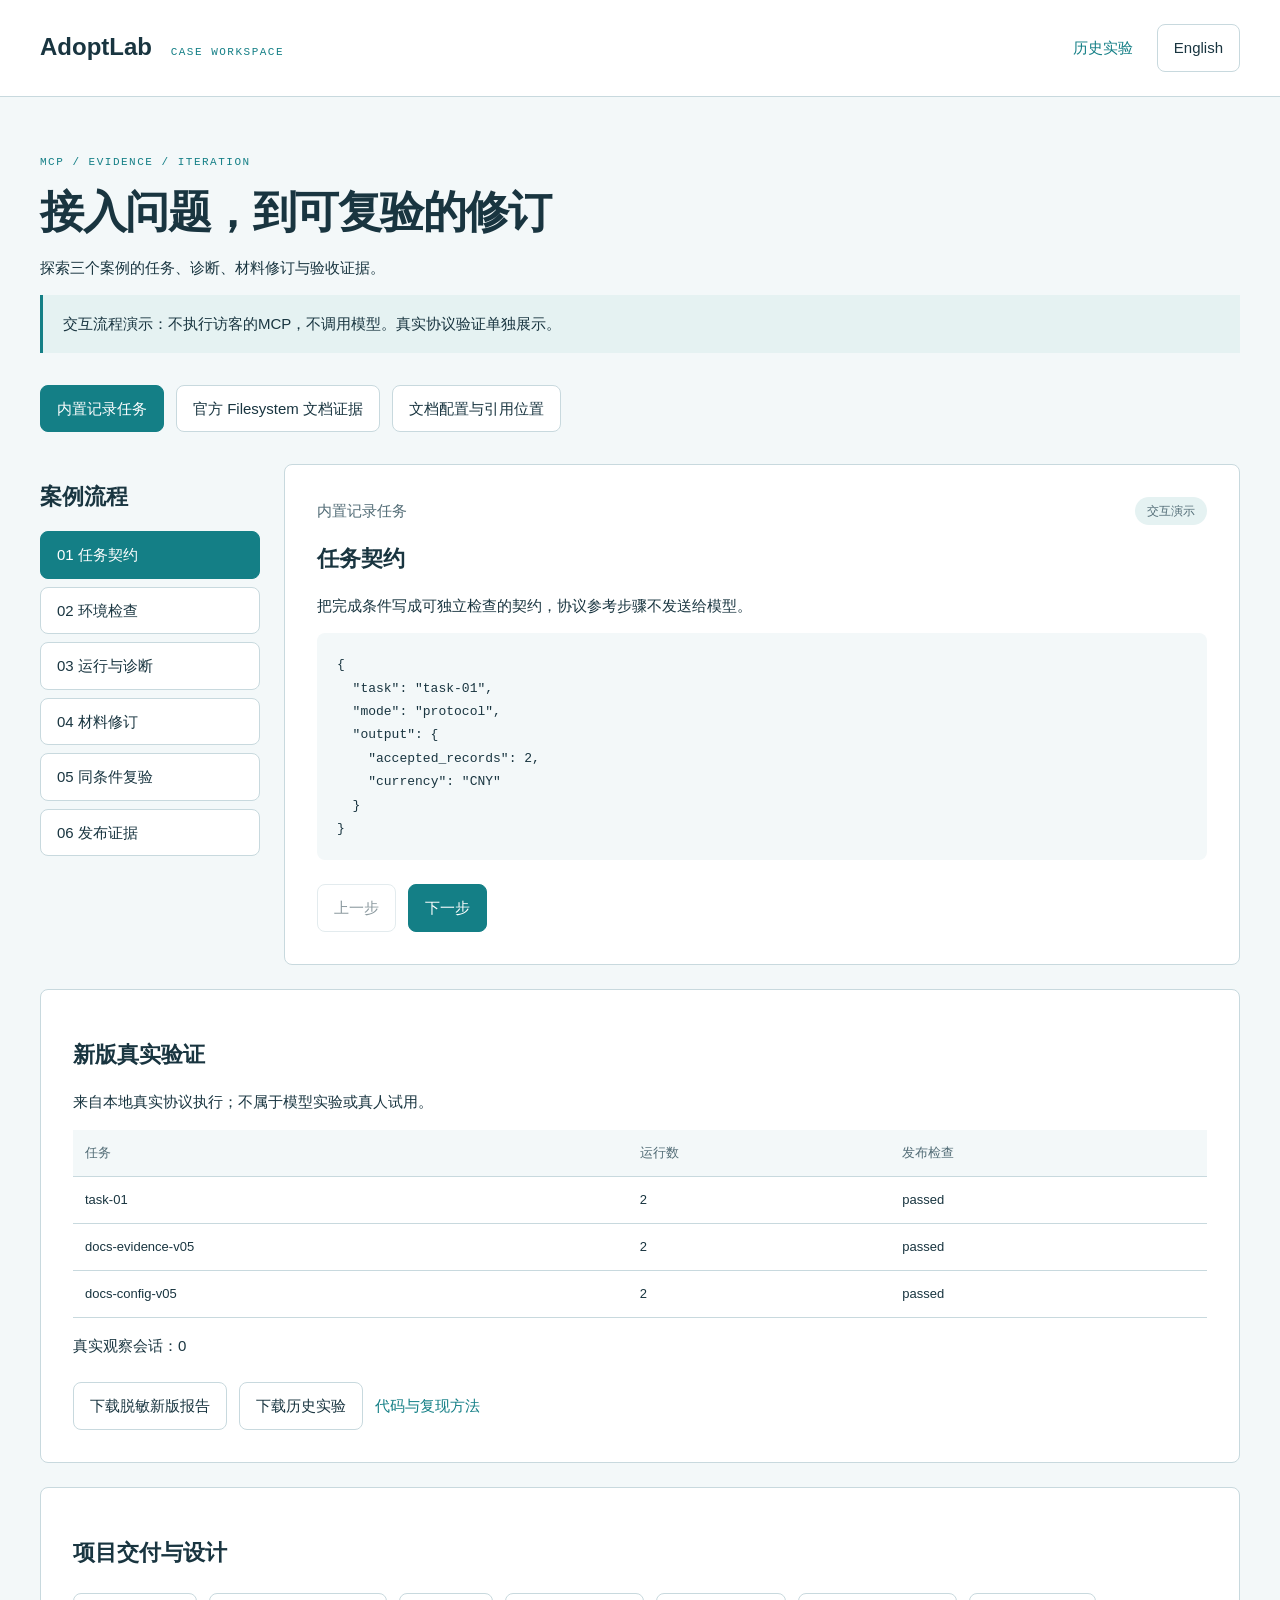
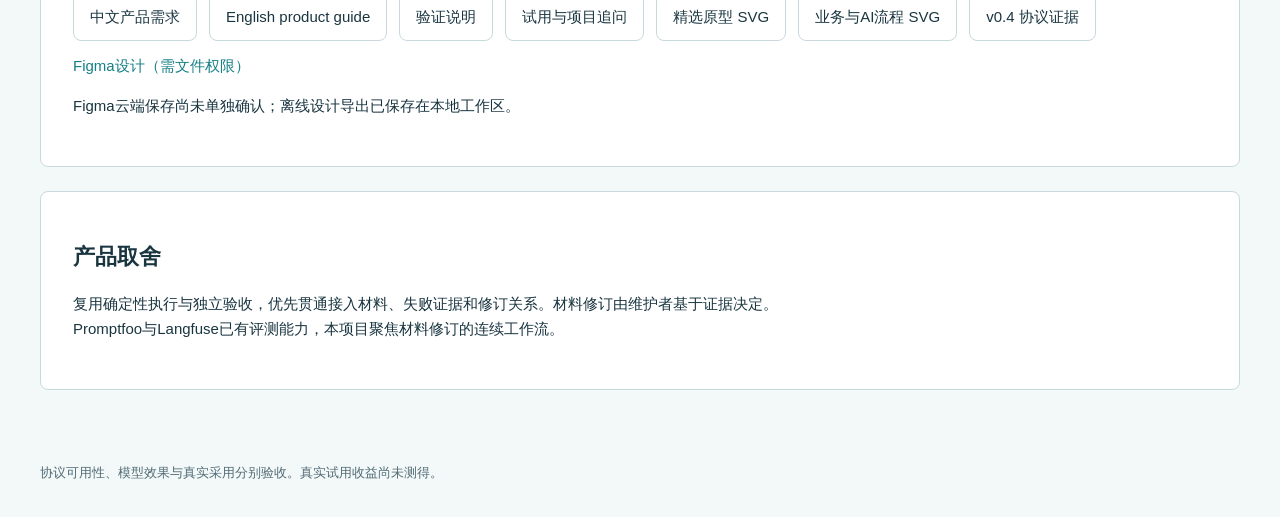
==== commit 47649112: "Verify revision evidence and transactional retries in AdoptLab 0.5" ====
--- a/public-site/index.html
+++ b/public-site/index.html
@@ -1,9 +1 @@
-<!doctype html>
-<html lang="en"><head><meta charset="utf-8"><meta name="viewport" content="width=device-width,initial-scale=1"><meta name="description" content="Explore a recorded MCP onboarding experiment with independent acceptance and material version comparisons."><title>AdoptLab — Onboarding evidence</title><link rel="stylesheet" href="site.css"><script src="site.js" defer></script></head>
-<body><header><a href="#" class="brand">AdoptLab</a><button id="language" aria-label="Switch language">中文</button></header><main>
-<section class="intro"><p class="eyebrow" data-en="MCP ONBOARDING EXPERIMENTS" data-zh="MCP 接入材料实验">MCP ONBOARDING EXPERIMENTS</p><h1 data-en="A material change. A verified result." data-zh="用验收证据评估接入材料。">A material change. A verified result.</h1><p data-en="Compare onboarding guides and tool descriptions against a fixed task, then connect feedback to a tested revision." data-zh="固定任务与后端，比较指南和工具描述，再把反馈关联到经过复查的修订。">Compare onboarding guides and tool descriptions against a fixed task, then connect feedback to a tested revision.</p><a href="#explore" class="action" data-en="Explore saved results" data-zh="查看已记录结果">Explore saved results</a><p class="note" data-en="Recorded experiment · synthetic records · local execution. This public explorer makes no model calls." data-zh="已记录实验 · 合成样例 · 本地执行。本页面仅浏览保存的结果，不发起模型调用。">Recorded experiment · synthetic records · local execution. This public explorer makes no model calls.</p></section>
-<section id="walkthrough"><h2 data-en="Try a material comparison" data-zh="体验材料对照">Try a material comparison</h2><p data-en="Choose a saved failure, inspect its material and compare the recorded result after the material change. Your selections stay in this browser; they create no new run or user-feedback record." data-zh="选择已保存的失败，查看材料，再比较改动后的实测结果。选择仅保留在浏览器，不创建新执行或用户反馈记录。">Choose a saved failure, inspect its material and compare the recorded result after the material change. Your selections stay in this browser; they create no new run or user-feedback record.</p><label for="demo-case" data-en="Saved failure" data-zh="已保存的失败">Saved failure</label><select id="demo-case"></select><ol id="demo-steps"></ol><button id="demo-next" data-en="Next: inspect evidence" data-zh="下一步：查看证据">Next: inspect evidence</button><button id="demo-reset" data-en="Reset walkthrough" data-zh="重置体验">Reset walkthrough</button><pre id="demo-evidence" tabindex="0" aria-live="polite"></pre></section><section id="explore"><h2 data-en="Inspect the evidence" data-zh="查看实验依据">Inspect the evidence</h2><div class="filters"><label><span data-en="Report version" data-zh="报告版本">Report version</span><select id="version"><option value="report.json">v0.2 factorial</option><option value="report-v1.json">v0.1 historical</option></select></label><label><span data-en="Execution mode" data-zh="执行类型">Execution mode</span><select id="mode"></select></label><label><span data-en="Evidence cohort" data-zh="证据分组">Evidence cohort</span><select id="cohort"></select></label><label><span data-en="Task split" data-zh="任务划分">Task split</span><select id="split"></select></label><label><span data-en="Task family" data-zh="任务族">Task family</span><select id="family"><option value="all">All / 全部</option></select></label><label><span data-en="Material" data-zh="材料">Material</span><select id="material"><option value="all">A + B</option><option>A</option><option>B</option></select></label></div><button id="retry-report" data-en="Reload evidence" data-zh="重新加载证据">Reload evidence</button><p id="summary" aria-live="polite"></p><div class="table-scroll"><table><thead><tr><th data-en="Task" data-zh="任务">Task</th><th data-en="Material / trial" data-zh="材料 / 次数">Material / trial</th><th data-en="Verdict" data-zh="判定">Verdict</th><th data-en="Evidence" data-zh="依据">Evidence</th><th data-en="CNY cost bound" data-zh="人民币费用上界">CNY cost bound</th></tr></thead><tbody id="cases"></tbody></table></div></section>
-<section><h2 data-en="Read the changed materials" data-zh="审读材料差异">Read the changed materials</h2><div id="guides"></div></section>
-<section><h2 data-en="Choose a workflow" data-zh="选择使用方式">Choose a workflow</h2><p data-en="The local workspace supports immutable materials, real stdio MCP tools, independent verification, cost reservation and feedback-linked revisions. This website provides the published experiment view." data-zh="本地工作台提供不可变材料、真实 stdio MCP、独立验收、费用预留与反馈修订。本网站提供实验浏览入口。">The local workspace supports immutable materials, real stdio MCP tools, independent verification, cost reservation and feedback-linked revisions. This website provides the published experiment view.</p><nav><a href="https://github.com/Oscar-Williams/adoptlab" data-en="Source & local workspace" data-zh="源码与本地工作台">Source & local workspace</a><a href="tutorial.md" data-en="Tutorial" data-zh="教程">Tutorial</a><a href="experiment-results.md" data-en="Experiment report" data-zh="实验报告">Experiment report</a><a href="product-prd.md" data-en="Product PRD" data-zh="产品 PRD">Product PRD</a><a href="product-prd.zh-CN.md" data-en="Chinese PRD" data-zh="中文 PRD">Chinese PRD</a><a href="v03-validation.md" data-en="v0.3 review & verification" data-zh="v0.3 评审与验证">v0.3 review & verification</a><a href="competitive.md" data-en="Competitive workflow" data-zh="竞品流程">Competitive workflow</a><a href="report.json" download data-en="Download evidence" data-zh="下载证据">Download evidence</a><a href="v02-validation.md" data-en="v0.2 validation" data-zh="v0.2 验证">v0.2 validation</a><a href="review-results.md" data-en="Review and iteration" data-zh="评审与迭代">Review and iteration</a><a href="report-v1.json" download data-en="Historical v0.1 evidence" data-zh="v0.1 历史证据">Historical v0.1 evidence</a></nav></section>
-<section><h2 data-en="Interpretation and privacy" data-zh="解释范围与隐私">Interpretation and privacy</h2><p id="report-limits">Synthetic task evidence; correlated repeats and a small task catalog limit interpretation. Observed human participants: 0.</p><p data-en="No login, uploads, feedback forms or application analytics are included. Hosting providers may process ordinary access logs. Keys and private execution files stay outside this bundle." data-zh="页面不含登录、上传、反馈表单和应用埋点。托管平台可能处理常规访问日志。密钥与私有执行文件留在发布包之外。">No login, uploads, feedback forms or application analytics are included. Hosting providers may process ordinary access logs. Keys and private execution files stay outside this bundle.</p></section>
-</main><footer>AdoptLab · <span data-en="AdoptLab v0.3.0 · 2026-10-02" data-zh="AdoptLab v0.3.0 · 2026-10-02">AdoptLab v0.3.0 · 2026-10-02</span> · <a href="LICENSE.txt">MIT</a></footer></body></html>
+<!doctype html><html lang="zh"><head><meta charset="utf-8"><meta name="viewport" content="width=device-width,initial-scale=1"><title>AdoptLab · 接入与修订案例</title><link rel="stylesheet" href="workbench.css?v=0.4.1"><script src="workbench.js?v=0.5.0" defer></script></head><body><header><a class="brand" href="workbench.html">AdoptLab <small>CASE WORKSPACE</small></a><nav><a href="experiments.html" id="history">历史实验</a><button id="language">English</button></nav></header><main><p class="eyebrow">MCP / EVIDENCE / ITERATION</p><h1 id="title">接入问题，到可复验的修订</h1><p id="intro">探索三个案例的任务、诊断、材料修订与验收证据。</p><p class="notice" id="boundary">交互流程演示：不执行访客的MCP，不调用模型。真实协议验证单独展示。</p><div class="case-tabs" id="cases" role="group" aria-label="Cases"></div><div class="layout"><aside><h2 id="flow-title">案例流程</h2><nav id="steps" aria-label="Workflow steps"></nav></aside><section class="card"><div class="meta"><span id="case-name"></span><span class="badge" id="demo-label">交互演示</span></div><h2 id="step-title"></h2><p id="description"></p><div id="details"></div><div class="actions"><button id="previous">上一步</button><button class="primary" id="next">下一步</button></div></section></div><section class="evidence"><h2 id="evidence-title">新版真实验证</h2><p id="evidence-scope"></p><div id="actual"></div><div class="actions"><a class="button" href="workbench-evidence.json" download id="download">下载脱敏新版报告</a><a class="button" href="report.json" download id="old-download">下载历史实验</a><a href="https://github.com/Oscar-Williams/adoptlab" id="source">代码与复现方法</a></div></section><section class="card"><h2 id="delivery-title">项目交付与设计</h2><div class="actions"><a class="button" href="workbench-prd.zh-CN.md" download id="prd-zh">中文产品需求</a><a class="button" href="workbench-guide.en.md" download id="guide-en">English product guide</a><a class="button" href="v05-validation.md" download id="validation">验证说明</a><a class="button" href="trial-and-resume.zh-CN.md" download id="trial">试用与项目追问</a><a class="button" href="prototype-selected.svg" id="prototype">精选原型 SVG</a><a class="button" href="workflow-selected.svg" id="workflow">业务与AI流程 SVG</a><a class="button" href="workbench-evidence-v04.json" download id="archive">v0.4 协议证据</a><a href="https://www.figma.com/design/dPGM7I5KYDy04J5jDBQGRw" id="figma">Figma 设计（需文件权限）</a></div><p id="save-scope">Figma云端保存尚未单独确认；离线设计导出已保存在本地工作区。</p></section><section class="card"><h2 id="decision-title">产品取舍</h2><p id="decision"></p></section></main><footer id="footer">协议可用性、模型效果与真实采用分别验收。真实试用收益尚未测得。</footer></body></html>
--- a/public-site/workbench.css
+++ b/public-site/workbench.css
@@ -0,0 +1,2 @@
+:root{--ink:#193540;--accent:#147f86;--muted:#526c76;--line:#c8d9de;--paper:#f3f8f9;--white:#fff;--radius:8px}*{box-sizing:border-box}body{margin:0;color:var(--ink);background:var(--paper);font:15px/1.7 "Segoe UI","Microsoft YaHei",sans-serif}header{display:flex;justify-content:space-between;align-items:center;background:white;border-bottom:1px solid var(--line);padding:24px max(24px,calc((100vw - 1200px)/2))}.brand{font-size:24px;font-weight:700;color:var(--ink)}small,.eyebrow{font:11px Consolas,monospace;letter-spacing:1.5px;color:var(--accent)}small{margin-left:12px}header nav{display:flex;gap:24px;align-items:center}a{color:var(--accent);text-decoration:none}a:hover{text-decoration:underline}main{max-width:1248px;margin:auto;padding:48px 24px}h1{font-size:44px;line-height:1.25;letter-spacing:-1.5px;margin:16px 0}h2{font-size:22px;line-height:1.4}p{max-width:85ch}button,.button{font:inherit;color:var(--ink);background:white;border:1px solid var(--line);padding:10px 16px;border-radius:var(--radius);cursor:pointer;display:inline-block}.primary,button.active{background:var(--accent);border-color:var(--accent);color:white}button:disabled{opacity:.5;cursor:default}.notice{border-left:3px solid var(--accent);background:#e5f2f2;padding:16px 20px;max-width:none}.case-tabs{display:flex;gap:12px;margin:32px 0;flex-wrap:wrap}.layout{display:grid;grid-template-columns:220px 1fr;gap:24px}.layout aside nav{display:grid;gap:8px}.layout aside button{text-align:left}.card,.evidence{background:white;border:1px solid var(--line);border-radius:8px;padding:32px;margin-bottom:24px}.meta{display:flex;justify-content:space-between;align-items:center;color:var(--muted);gap:16px}.badge{font-size:12px;background:#e5f2f2;padding:4px 12px;border-radius:16px;white-space:nowrap}.actions{display:flex;align-items:center;gap:12px;flex-wrap:wrap;margin-top:24px}pre{background:var(--paper);padding:20px;white-space:pre-wrap;overflow-wrap:anywhere;font:13px/1.8 Consolas,monospace;border-radius:8px}table{width:100%;border-collapse:collapse;text-align:left;font-size:13px}td,th{padding:12px;border-bottom:1px solid var(--line);overflow-wrap:anywhere}th{font-weight:500;color:var(--muted);background:var(--paper)}footer{max-width:1248px;margin:auto;padding:0 24px 32px;color:var(--muted);font-size:13px}*:focus-visible{outline:3px solid var(--accent);outline-offset:3px}@media(max-width:700px){header{padding:16px}.brand{font-size:20px}small{display:none}header nav{gap:12px}main{padding:24px 16px}h1{font-size:30px}.layout{grid-template-columns:1fr}.layout aside nav{display:flex;overflow:auto}.layout aside button{white-space:nowrap}.card,.evidence{padding:20px}.case-tabs{gap:8px}table{font-size:12px}td,th{padding:8px}.meta{flex-wrap:wrap}}
+:is(.layout,.layout>*){min-width:0}.layout aside nav{max-width:100%}.layout{grid-template-columns:220px minmax(0,1fr)}@media(max-width:700px){.layout{grid-template-columns:minmax(0,1fr)}header nav{min-width:0}header nav a{font-size:12px}header nav button{padding:8px 12px}}
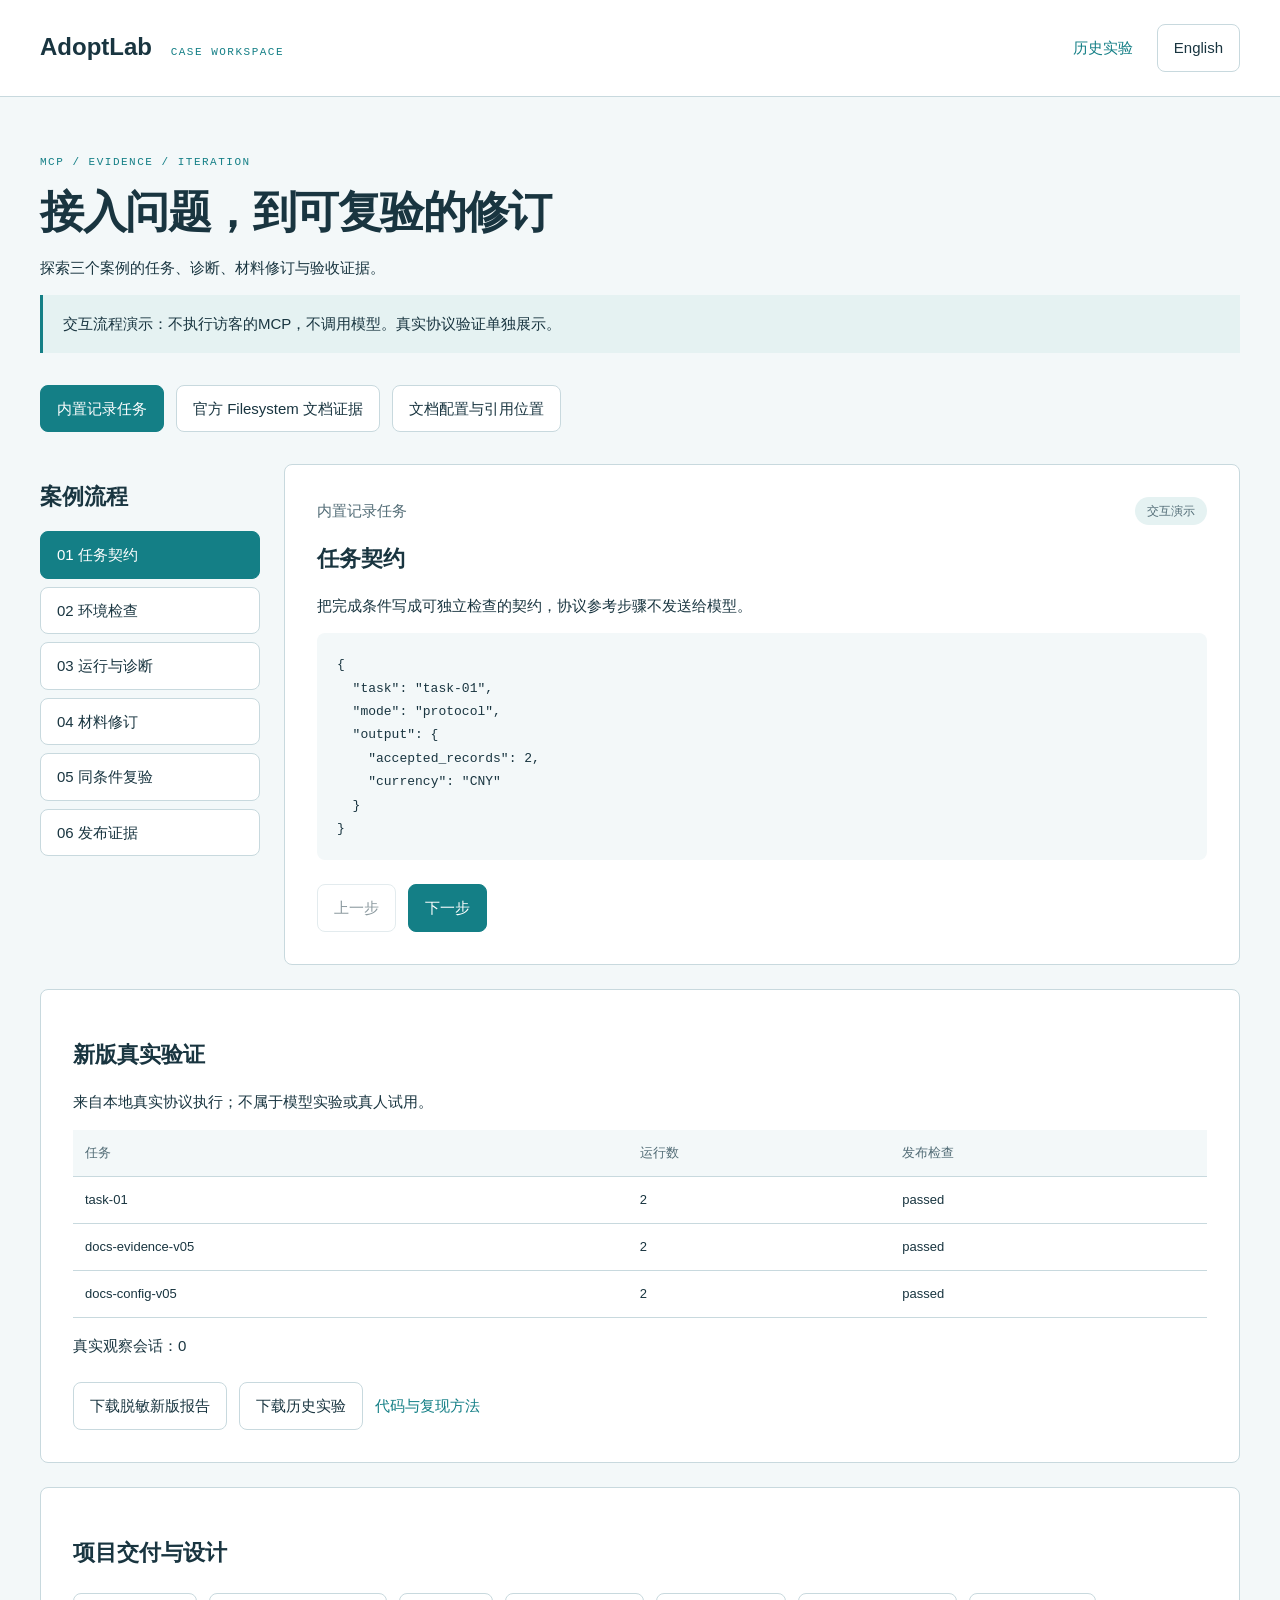
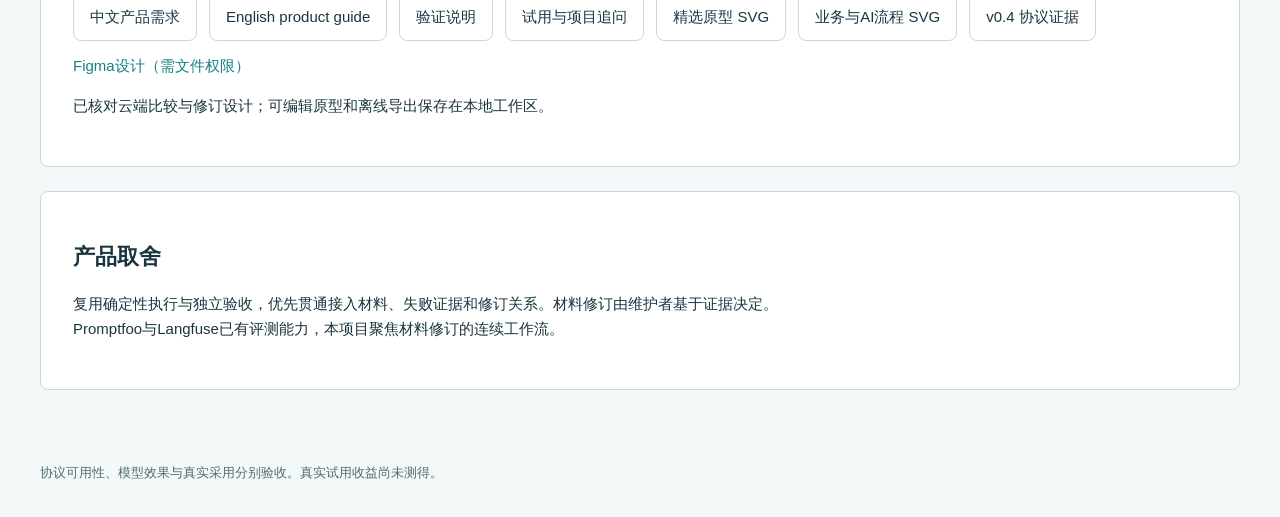
==== commit 52c30660: "Show verified cloud design status in both languages" ====
--- a/public-site/index.html
+++ b/public-site/index.html
@@ -1 +1 @@
-<!doctype html><html lang="zh"><head><meta charset="utf-8"><meta name="viewport" content="width=device-width,initial-scale=1"><title>AdoptLab · 接入与修订案例</title><link rel="stylesheet" href="workbench.css?v=0.4.1"><script src="workbench.js?v=0.5.0" defer></script></head><body><header><a class="brand" href="workbench.html">AdoptLab <small>CASE WORKSPACE</small></a><nav><a href="experiments.html" id="history">历史实验</a><button id="language">English</button></nav></header><main><p class="eyebrow">MCP / EVIDENCE / ITERATION</p><h1 id="title">接入问题，到可复验的修订</h1><p id="intro">探索三个案例的任务、诊断、材料修订与验收证据。</p><p class="notice" id="boundary">交互流程演示：不执行访客的MCP，不调用模型。真实协议验证单独展示。</p><div class="case-tabs" id="cases" role="group" aria-label="Cases"></div><div class="layout"><aside><h2 id="flow-title">案例流程</h2><nav id="steps" aria-label="Workflow steps"></nav></aside><section class="card"><div class="meta"><span id="case-name"></span><span class="badge" id="demo-label">交互演示</span></div><h2 id="step-title"></h2><p id="description"></p><div id="details"></div><div class="actions"><button id="previous">上一步</button><button class="primary" id="next">下一步</button></div></section></div><section class="evidence"><h2 id="evidence-title">新版真实验证</h2><p id="evidence-scope"></p><div id="actual"></div><div class="actions"><a class="button" href="workbench-evidence.json" download id="download">下载脱敏新版报告</a><a class="button" href="report.json" download id="old-download">下载历史实验</a><a href="https://github.com/Oscar-Williams/adoptlab" id="source">代码与复现方法</a></div></section><section class="card"><h2 id="delivery-title">项目交付与设计</h2><div class="actions"><a class="button" href="workbench-prd.zh-CN.md" download id="prd-zh">中文产品需求</a><a class="button" href="workbench-guide.en.md" download id="guide-en">English product guide</a><a class="button" href="v05-validation.md" download id="validation">验证说明</a><a class="button" href="trial-and-resume.zh-CN.md" download id="trial">试用与项目追问</a><a class="button" href="prototype-selected.svg" id="prototype">精选原型 SVG</a><a class="button" href="workflow-selected.svg" id="workflow">业务与AI流程 SVG</a><a class="button" href="workbench-evidence-v04.json" download id="archive">v0.4 协议证据</a><a href="https://www.figma.com/design/dPGM7I5KYDy04J5jDBQGRw" id="figma">Figma 设计（需文件权限）</a></div><p id="save-scope">Figma云端保存尚未单独确认；离线设计导出已保存在本地工作区。</p></section><section class="card"><h2 id="decision-title">产品取舍</h2><p id="decision"></p></section></main><footer id="footer">协议可用性、模型效果与真实采用分别验收。真实试用收益尚未测得。</footer></body></html>
+<!doctype html><html lang="zh"><head><meta charset="utf-8"><meta name="viewport" content="width=device-width,initial-scale=1"><title>AdoptLab · 接入与修订案例</title><link rel="stylesheet" href="workbench.css?v=0.4.1"><script src="workbench.js?v=0.5.0" defer></script></head><body><header><a class="brand" href="workbench.html">AdoptLab <small>CASE WORKSPACE</small></a><nav><a href="experiments.html" id="history">历史实验</a><button id="language">English</button></nav></header><main><p class="eyebrow">MCP / EVIDENCE / ITERATION</p><h1 id="title">接入问题，到可复验的修订</h1><p id="intro">探索三个案例的任务、诊断、材料修订与验收证据。</p><p class="notice" id="boundary">交互流程演示：不执行访客的MCP，不调用模型。真实协议验证单独展示。</p><div class="case-tabs" id="cases" role="group" aria-label="Cases"></div><div class="layout"><aside><h2 id="flow-title">案例流程</h2><nav id="steps" aria-label="Workflow steps"></nav></aside><section class="card"><div class="meta"><span id="case-name"></span><span class="badge" id="demo-label">交互演示</span></div><h2 id="step-title"></h2><p id="description"></p><div id="details"></div><div class="actions"><button id="previous">上一步</button><button class="primary" id="next">下一步</button></div></section></div><section class="evidence"><h2 id="evidence-title">新版真实验证</h2><p id="evidence-scope"></p><div id="actual"></div><div class="actions"><a class="button" href="workbench-evidence.json" download id="download">下载脱敏新版报告</a><a class="button" href="report.json" download id="old-download">下载历史实验</a><a href="https://github.com/Oscar-Williams/adoptlab" id="source">代码与复现方法</a></div></section><section class="card"><h2 id="delivery-title">项目交付与设计</h2><div class="actions"><a class="button" href="workbench-prd.zh-CN.md" download id="prd-zh">中文产品需求</a><a class="button" href="workbench-guide.en.md" download id="guide-en">English product guide</a><a class="button" href="v05-validation.md" download id="validation">验证说明</a><a class="button" href="trial-and-resume.zh-CN.md" download id="trial">试用与项目追问</a><a class="button" href="prototype-selected.svg" id="prototype">精选原型 SVG</a><a class="button" href="workflow-selected.svg" id="workflow">业务与AI流程 SVG</a><a class="button" href="workbench-evidence-v04.json" download id="archive">v0.4 协议证据</a><a href="https://www.figma.com/design/dPGM7I5KYDy04J5jDBQGRw" id="figma">Figma 设计（需文件权限）</a></div><p id="save-scope">已核对云端比较与修订设计；可编辑原型和离线导出保存在本地工作区。</p></section><section class="card"><h2 id="decision-title">产品取舍</h2><p id="decision"></p></section></main><footer id="footer">协议可用性、模型效果与真实采用分别验收。真实试用收益尚未测得。</footer></body></html>
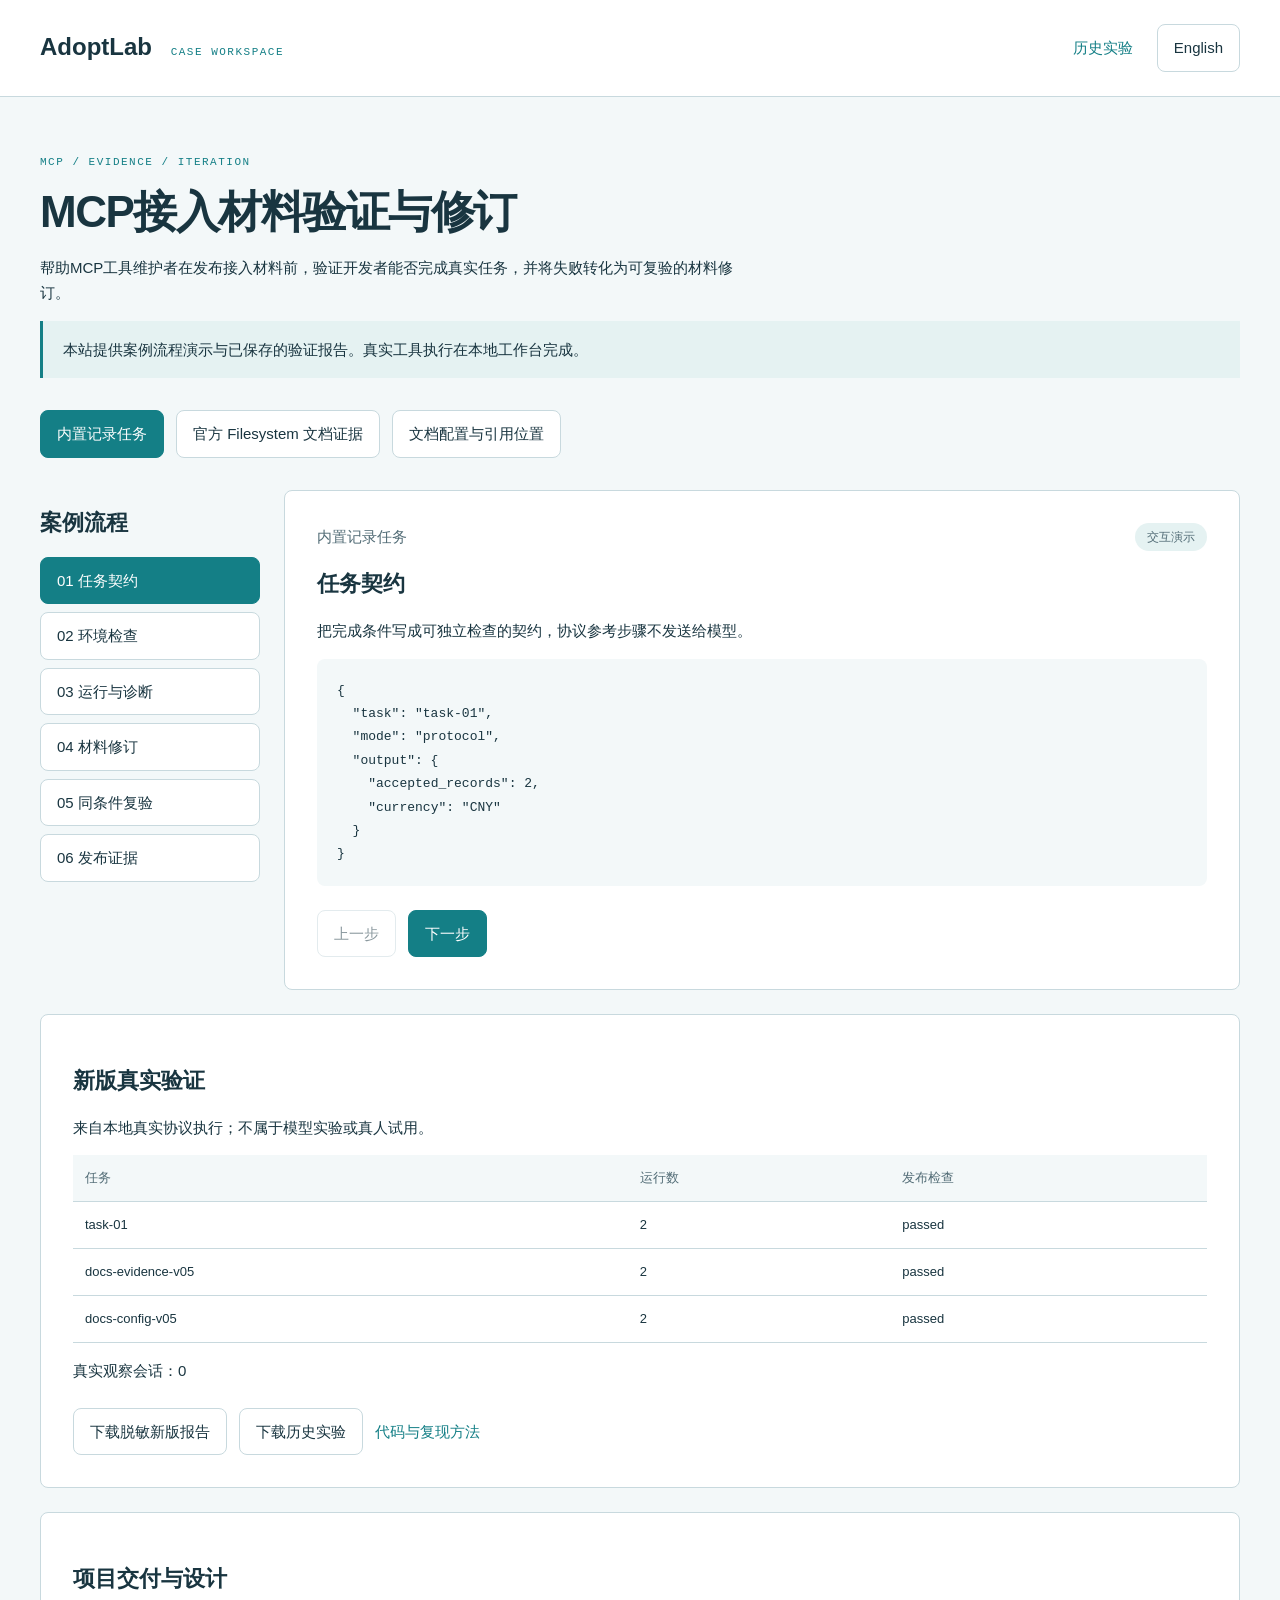
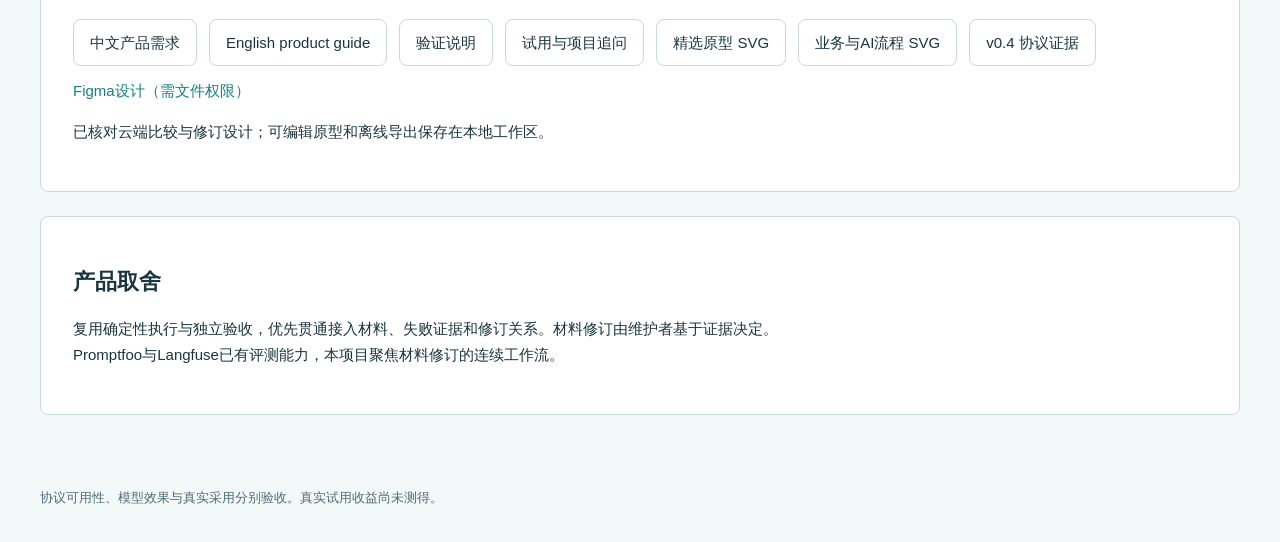
==== commit f6b4f692: "Clarify maintainer workflow and standardize product documentation" ====
--- a/public-site/index.html
+++ b/public-site/index.html
@@ -1 +1 @@
-<!doctype html><html lang="zh"><head><meta charset="utf-8"><meta name="viewport" content="width=device-width,initial-scale=1"><title>AdoptLab · 接入与修订案例</title><link rel="stylesheet" href="workbench.css?v=0.4.1"><script src="workbench.js?v=0.5.0" defer></script></head><body><header><a class="brand" href="workbench.html">AdoptLab <small>CASE WORKSPACE</small></a><nav><a href="experiments.html" id="history">历史实验</a><button id="language">English</button></nav></header><main><p class="eyebrow">MCP / EVIDENCE / ITERATION</p><h1 id="title">接入问题，到可复验的修订</h1><p id="intro">探索三个案例的任务、诊断、材料修订与验收证据。</p><p class="notice" id="boundary">交互流程演示：不执行访客的MCP，不调用模型。真实协议验证单独展示。</p><div class="case-tabs" id="cases" role="group" aria-label="Cases"></div><div class="layout"><aside><h2 id="flow-title">案例流程</h2><nav id="steps" aria-label="Workflow steps"></nav></aside><section class="card"><div class="meta"><span id="case-name"></span><span class="badge" id="demo-label">交互演示</span></div><h2 id="step-title"></h2><p id="description"></p><div id="details"></div><div class="actions"><button id="previous">上一步</button><button class="primary" id="next">下一步</button></div></section></div><section class="evidence"><h2 id="evidence-title">新版真实验证</h2><p id="evidence-scope"></p><div id="actual"></div><div class="actions"><a class="button" href="workbench-evidence.json" download id="download">下载脱敏新版报告</a><a class="button" href="report.json" download id="old-download">下载历史实验</a><a href="https://github.com/Oscar-Williams/adoptlab" id="source">代码与复现方法</a></div></section><section class="card"><h2 id="delivery-title">项目交付与设计</h2><div class="actions"><a class="button" href="workbench-prd.zh-CN.md" download id="prd-zh">中文产品需求</a><a class="button" href="workbench-guide.en.md" download id="guide-en">English product guide</a><a class="button" href="v05-validation.md" download id="validation">验证说明</a><a class="button" href="trial-and-resume.zh-CN.md" download id="trial">试用与项目追问</a><a class="button" href="prototype-selected.svg" id="prototype">精选原型 SVG</a><a class="button" href="workflow-selected.svg" id="workflow">业务与AI流程 SVG</a><a class="button" href="workbench-evidence-v04.json" download id="archive">v0.4 协议证据</a><a href="https://www.figma.com/design/dPGM7I5KYDy04J5jDBQGRw" id="figma">Figma 设计（需文件权限）</a></div><p id="save-scope">已核对云端比较与修订设计；可编辑原型和离线导出保存在本地工作区。</p></section><section class="card"><h2 id="decision-title">产品取舍</h2><p id="decision"></p></section></main><footer id="footer">协议可用性、模型效果与真实采用分别验收。真实试用收益尚未测得。</footer></body></html>
+<!doctype html><html lang="zh"><head><meta charset="utf-8"><meta name="viewport" content="width=device-width,initial-scale=1"><title>AdoptLab · 接入与修订案例</title><link rel="stylesheet" href="workbench.css?v=0.4.1"><script src="workbench.js?v=0.5.0" defer></script></head><body><header><a class="brand" href="workbench.html">AdoptLab <small>CASE WORKSPACE</small></a><nav><a href="experiments.html" id="history">历史实验</a><button id="language">English</button></nav></header><main><p class="eyebrow">MCP / EVIDENCE / ITERATION</p><h1 id="title">MCP接入材料验证与修订</h1><p id="intro">帮助MCP工具维护者在发布接入材料前验证真实任务，并将失败转化为可复验的材料修订。</p><p class="notice" id="boundary">本站提供案例流程演示与已保存的验证报告。真实工具执行在本地工作台完成。</p><div class="case-tabs" id="cases" role="group" aria-label="Cases"></div><div class="layout"><aside><h2 id="flow-title">案例流程</h2><nav id="steps" aria-label="Workflow steps"></nav></aside><section class="card"><div class="meta"><span id="case-name"></span><span class="badge" id="demo-label">交互演示</span></div><h2 id="step-title"></h2><p id="description"></p><div id="details"></div><div class="actions"><button id="previous">上一步</button><button class="primary" id="next">下一步</button></div></section></div><section class="evidence"><h2 id="evidence-title">新版真实验证</h2><p id="evidence-scope"></p><div id="actual"></div><div class="actions"><a class="button" href="workbench-evidence.json" download id="download">下载脱敏新版报告</a><a class="button" href="report.json" download id="old-download">下载历史实验</a><a href="https://github.com/Oscar-Williams/adoptlab" id="source">代码与复现方法</a></div></section><section class="card"><h2 id="delivery-title">项目交付与设计</h2><div class="actions"><a class="button" href="workbench-prd.zh-CN.md" download id="prd-zh">中文产品需求</a><a class="button" href="workbench-guide.en.md" download id="guide-en">English product guide</a><a class="button" href="v05-validation.md" download id="validation">验证说明</a><a class="button" href="trial-and-resume.zh-CN.md" download id="trial">试用与项目追问</a><a class="button" href="prototype-selected.svg" id="prototype">精选原型 SVG</a><a class="button" href="workflow-selected.svg" id="workflow">业务与AI流程 SVG</a><a class="button" href="workbench-evidence-v04.json" download id="archive">v0.4 协议证据</a><a href="https://www.figma.com/design/dPGM7I5KYDy04J5jDBQGRw" id="figma">Figma 设计（需文件权限）</a></div><p id="save-scope">已核对云端比较与修订设计；可编辑原型和离线导出保存在本地工作区。</p></section><section class="card"><h2 id="decision-title">产品取舍</h2><p id="decision"></p></section></main><footer id="footer">协议可用性、模型效果与真实采用分别验收。真实试用收益尚未测得。</footer></body></html>
